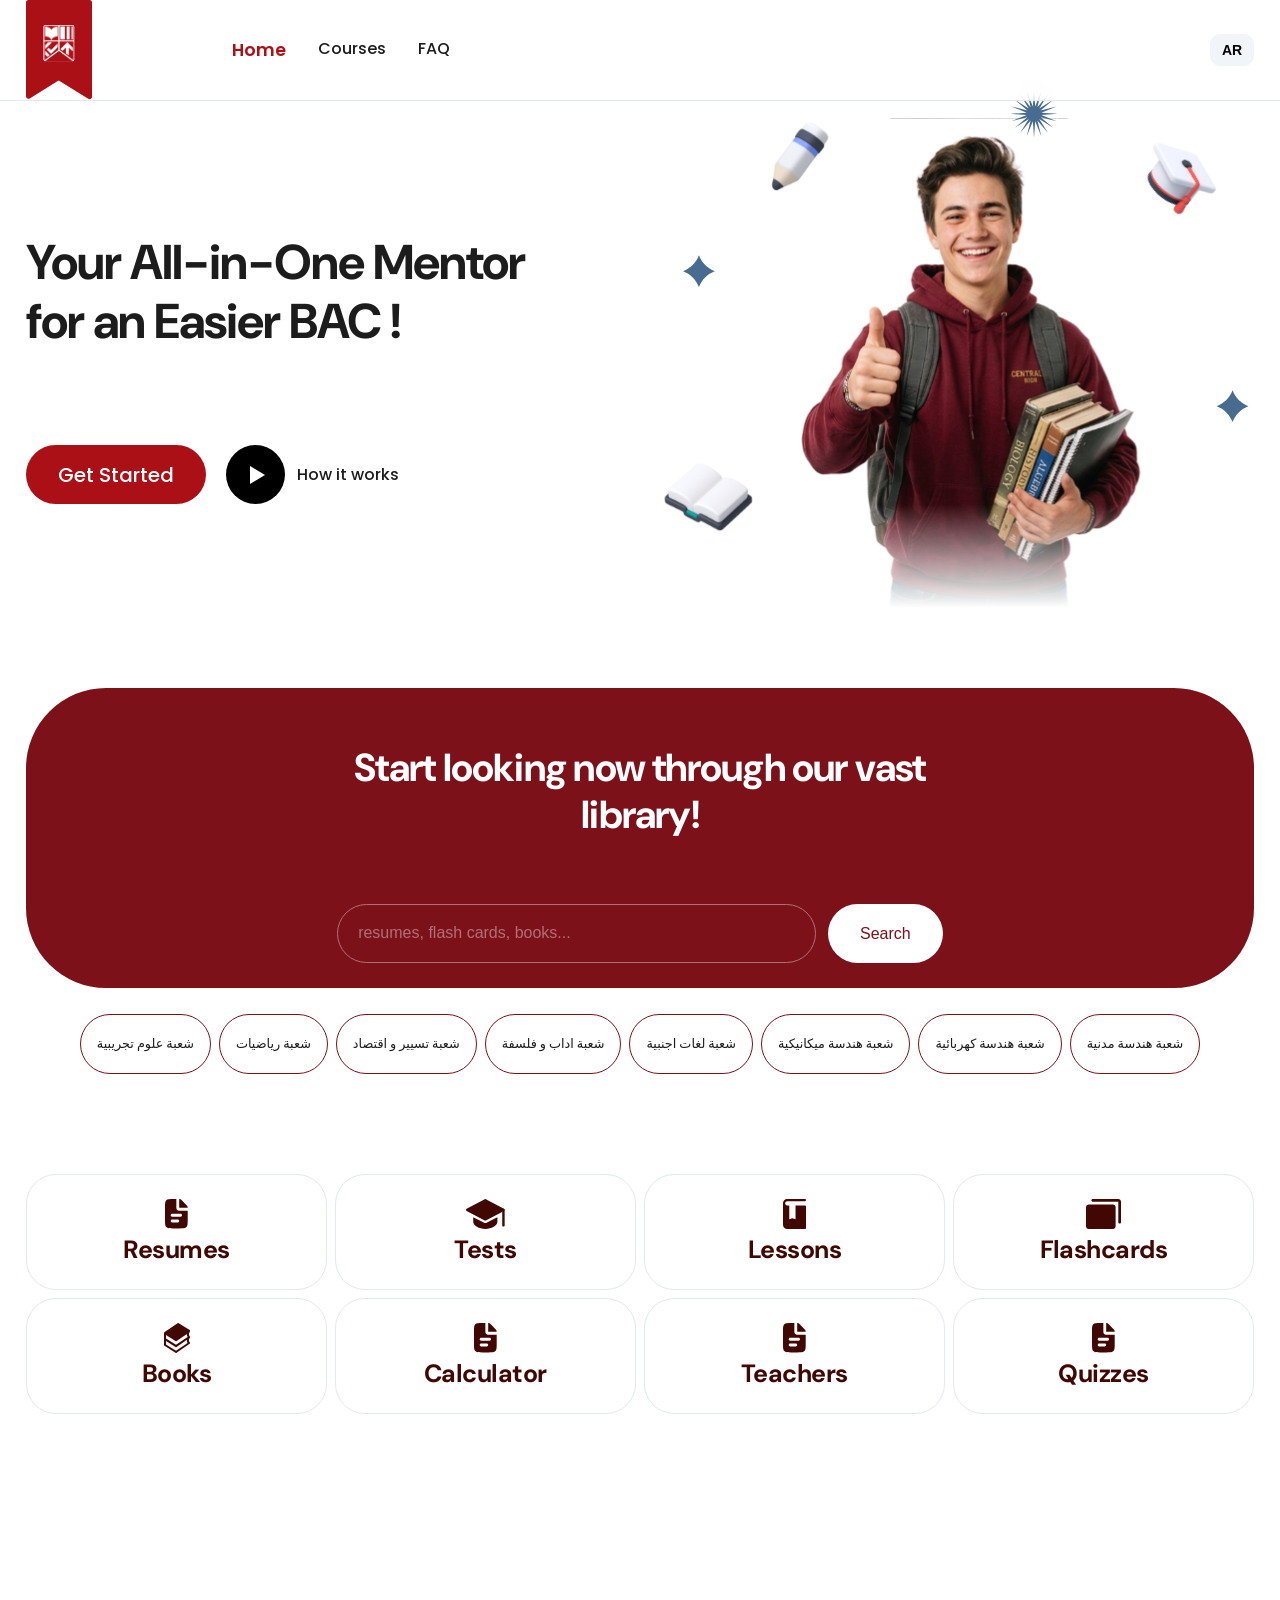
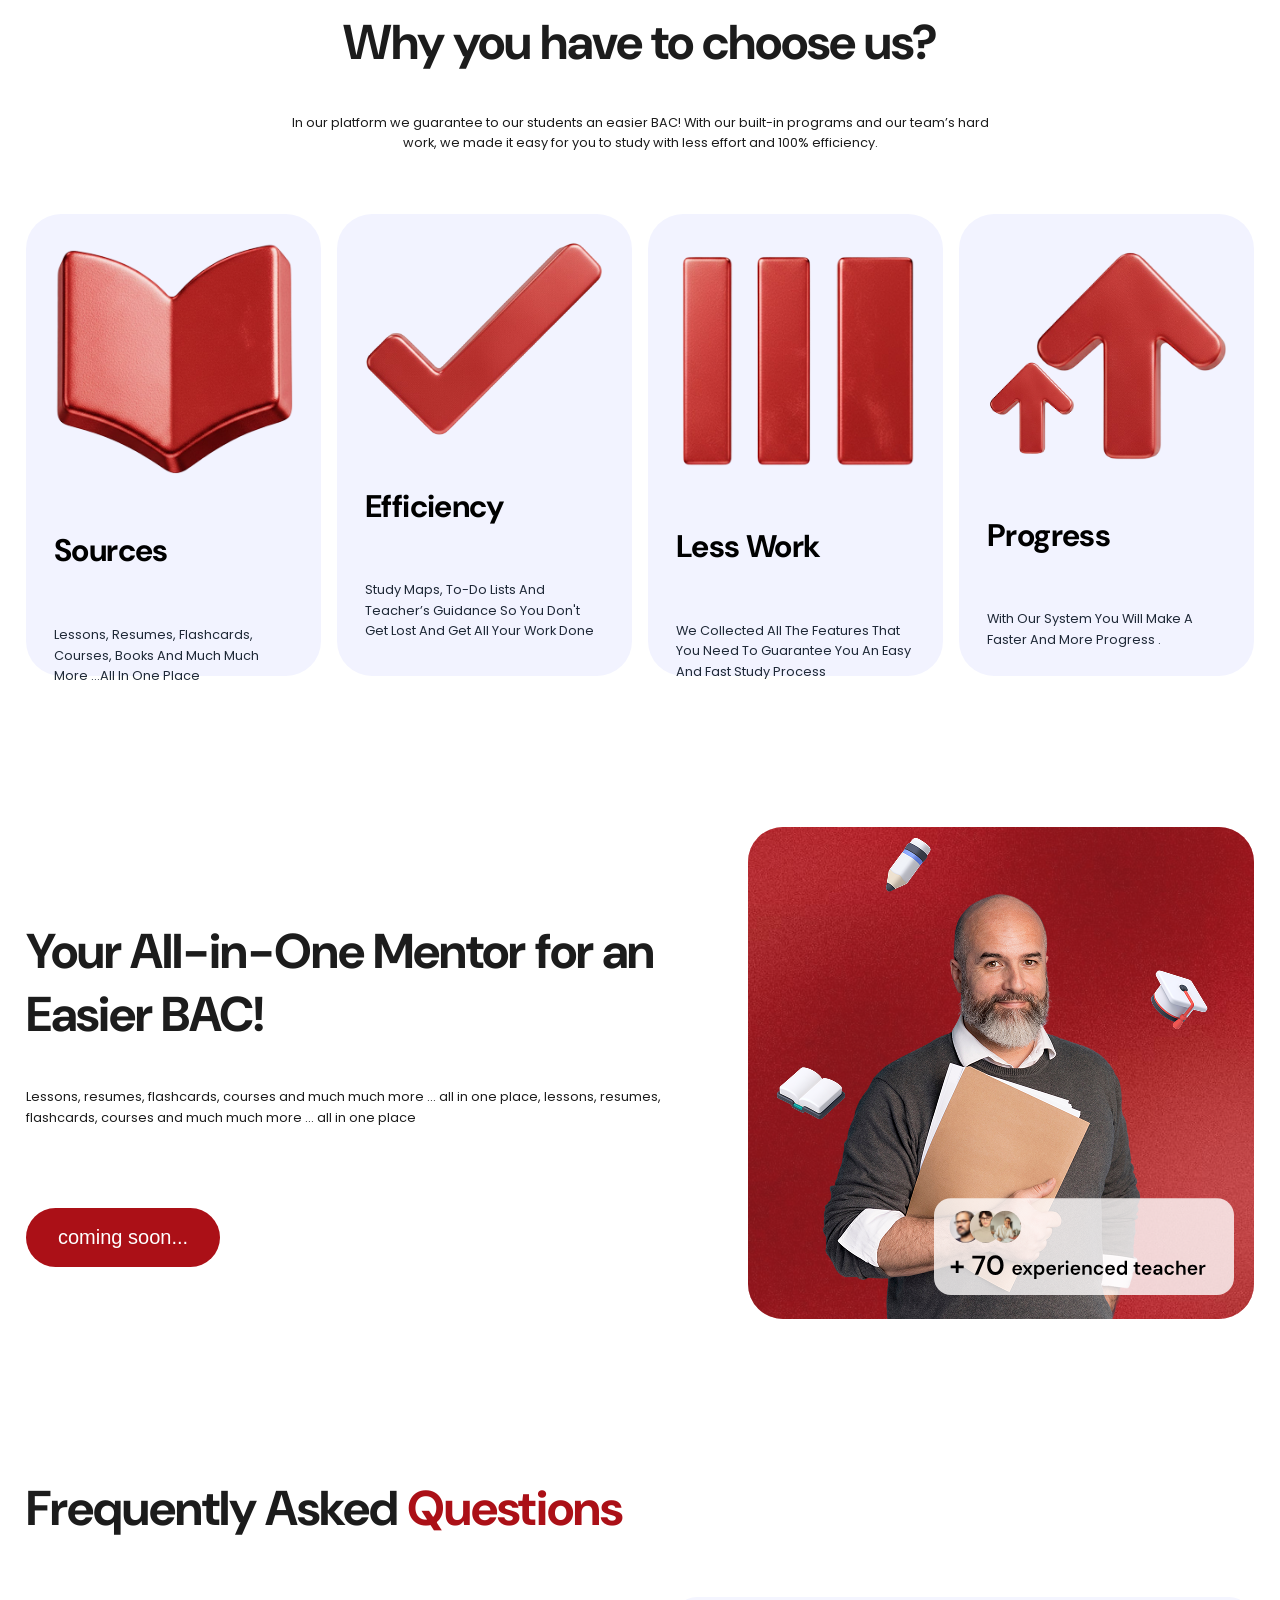
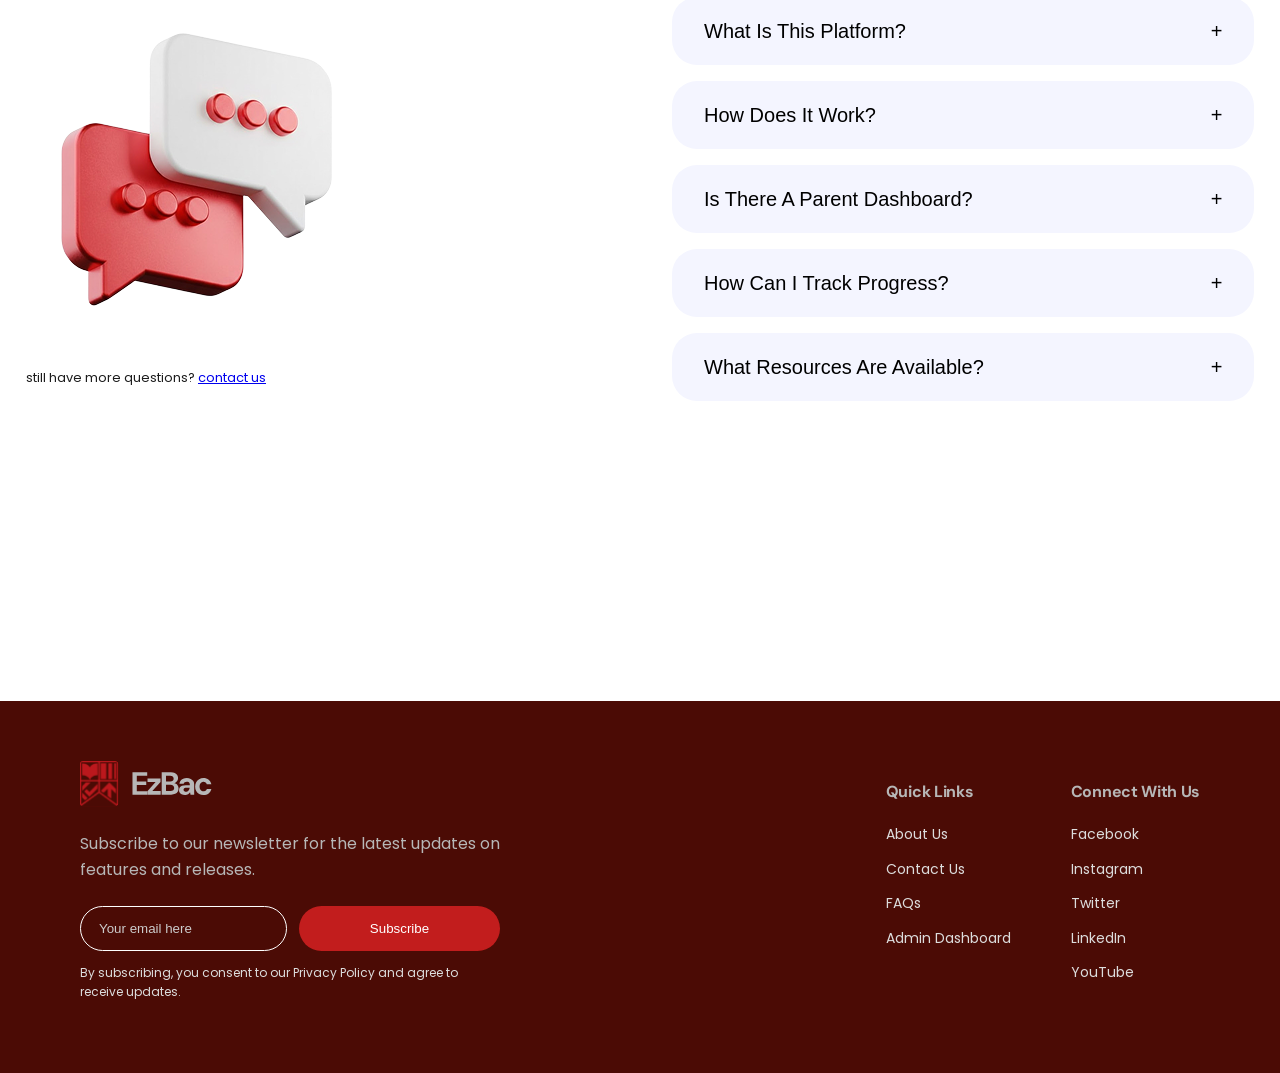
==== index.html @ 3b920226 "first commit" ====
<!DOCTYPE html>
<html lang="en">

<head>
  <meta charset="UTF-8">
  <meta name="viewport" content="width=device-width, initial-scale=1.0">
  <title>EzBac</title>
  <link rel="stylesheet" href="style.css">
  <link rel="stylesheet" href="ux-enhancer.css">
</head>

<body>
  <nav class="navbar">
    <div class="nav-container">

      <!-- Left side -->
      <div class="nav-left">

        <div class="logo">
          <a href="index.html"><img src="assets/images/logo.svg" alt="EzBac Logo"></a>
        </div>

        <div class="nav-links">
          <a href="index.html" class="active" data-key="home">Home</a>
          <a href="courses.html" data-key="courses">Courses</a>
          <a href="#faq" data-key="faq">FAQ</a>
        </div>
      </div>



    </div>
  </nav>


  <section class="hero">
    <div class="container hero-container">

      <!-- LEFT CONTENT -->
      <div class="hero-left animate-slide-right">
        <h1 data-key="hero-title">
          Your All-in-One Mentor for an Easier BAC !
        </h1>

        <div class="hero-buttons">

          <!-- Primary Button -->
          <a href="home.html" class="btn-primary" data-key="get-started"
            style="text-decoration:none; display:flex; align-items:center; justify-content:center;">
            Get Started
          </a>

          <!-- Secondary (Play) Button -->
          <div class="btn-play">
            <div class="play-icon"></div>
            <span data-key="how-it-works">How it works</span>
          </div>

        </div>
      </div>

      <!-- RIGHT IMAGE -->
      <div class="hero-right animate-scale-in" style="animation-delay: 0.3s;">
        <img src="assets/images/hero-image.svg" alt="Hero Image">
      </div>

    </div>

  </section>

  <section class="search-section">
    <div class="container">

      <div class="search-box">

        <h2 data-key="search-title">
          Start looking now through our vast library!
        </h2>

        <div class="search-bar">

          <input type="text" data-key="search-placeholder" placeholder="resumes, flash cards, books...">

          <button class="btn-search" data-key="search-btn">
            Search
          </button>

        </div>

      </div>

      <div class="fields">

        <div class="field">شعبة علوم تجريبية</div>
        <div class="field">شعبة رياضيات</div>
        <div class="field">شعبة تسيير و اقتصاد</div>
        <div class="field">شعبة اداب و فلسفة</div>
        <div class="field">شعبة لغات اجنبية</div>
        <div class="field">شعبة هندسة ميكانيكية</div>
        <div class="field">شعبة هندسة كهربائية</div>
        <div class="field">شعبة هندسة مدنية</div>

      </div>
    </div>
  </section>

  <div class="services-grid container">
    <div class="service-card animate-fade-up" style="animation-delay: 0.1s;">
      <img src="assets/icons/resume.svg" alt="Resumes Icon" class="service-icon">
      <h3>Resumes</h3>
    </div>

    <div class="service-card animate-fade-up" style="animation-delay: 0.2s;">
      <img src="assets/icons/tests.svg" alt="Tests Icon" class="service-icon">
      <h3>Tests</h3>
    </div>

    <div class="service-card animate-fade-up" style="animation-delay: 0.3s;">
      <img src="assets/icons/lessons.svg" alt="Lessons Icon" class="service-icon">
      <h3>Lessons</h3>
    </div>

    <div class="service-card animate-fade-up" style="animation-delay: 0.4s;">
      <img src="assets/icons/flashcards.svg" alt="Flashcards Icon" class="service-icon">
      <h3>Flashcards</h3>
    </div>

    <div class="service-card animate-fade-up" style="animation-delay: 0.5s;">
      <img src="assets/icons/book.svg" alt="Books Icon" class="service-icon">
      <h3>Books</h3>
    </div>

    <div class="service-card animate-fade-up" style="animation-delay: 0.6s;">
      <img src="assets/icons/resume.svg" alt="Calculator Icon" class="service-icon">
      <h3>Calculator</h3>
    </div>

    <div class="service-card animate-fade-up" style="animation-delay: 0.7s;">
      <img src="assets/icons/resume.svg" alt="Teachers Icon" class="service-icon">
      <h3>Teachers</h3>
    </div>

    <div class="service-card animate-fade-up" style="animation-delay: 0.8s;">
      <img src="assets/icons/resume.svg" alt="Quizzes Icon" class="service-icon">
      <h3>Quizzes</h3>
    </div>
  </div>

  <script src="ux-enhancer.js"></script>

  <section class="about">
    <div class="container">

      <!-- TOP TEXT -->
      <div class="about-header">
        <h1>Why you have to choose us?</h1>
        <p>
          In our platform we guarantee to our students an easier BAC!
          With our built-in programs and our team’s hard work,
          we made it easy for you to study with less effort and 100% efficiency.
        </p>
      </div>

      <!-- CARDS -->
      <div class="about-cards">

        <div class="about-card">
          <img src="assets/images/sources-pic (1).png" alt="">

          <div class="card-content">
            <h4>Sources</h4>
            <p>
              Lessons, Resumes, Flashcards, Courses, Books
              And Much Much More ...All In One Place
            </p>
          </div>
        </div>

        <div class="about-card">
          <img src="assets/images/efficiency-pic.png" alt="">
          <div class="card-content">
            <h4>Efficiency</h4>
            <p>
              Study Maps, To-Do Lists And Teacher’s Guidance
              So You Don't Get Lost And Get All Your Work Done
            </p>
          </div>
        </div>

        <div class="about-card">
          <img src="assets/images/less-work-pic.png" alt="">
          <div class="card-content">
            <h4>Less Work</h4>
            <p>
              We Collected All The Features That You Need
              To Guarantee You An Easy And Fast Study Process
            </p>
          </div>
        </div>

        <div class="about-card">
          <img src="assets/images/progress.png" alt="">
          <div class="card-content">
            <h4>Progress</h4>
            <p>
              With Our System You Will Make A Faster
              And More Progress
              .
            </p>
          </div>
        </div>

      </div>
  </section>

  <section class="teachers">
    <div class="container">

      <!-- Left Text Section -->
      <div class="teachers-left">
        <h2>Your All-in-One Mentor for an Easier BAC!</h2>
        <p>
          Lessons, resumes, flashcards, courses and much much more ... all in one place, lessons, resumes, flashcards,
          courses and much much more ... all in one place
        </p>
        <button class="btn-primary" class="teachers">
          coming soon...
        </button>
      </div>

      <!-- Right Image Section -->
      <div class="teachers-right">
        <div class="teacher-card">
          <img src="assets/images/texture-bg.png" alt="background texture" class="texture">
          <img src="assets/images/teacher.png" alt="teacher" class="teacher-pic">
          <img src="assets/images/square.svg" alt="icon square" class="icon-square">
        </div>
      </div>

    </div>
  </section>

  <section class="faq container" id="faq">
    <div class="faq-left">
      <h2>Frequently Asked <span>Questions</span></h2>
      <img src="assets/images/faq-illustration.png" alt="FAQ illustration">
      <p>still have more questions? <a href="#">contact us</a></p>
    </div>

    <div class="faq-right">
      <div class="faq-item">
        <button class="faq-question">
          <span>What Is This Platform?</span>
          <span class="faq-icon">+</span>
        </button>
        <div class="faq-answer">
          <p>
            Our platform is a personalized study hub designed specifically for BAC candidates.
            It offers resources like past exams, quizzes, and tailored study plans.
            This ensures students have the support they need to succeed.
          </p>
        </div>
      </div>

      <div class="faq-item">
        <button class="faq-question">
          <span>How Does It Work?</span>
          <span class="faq-icon">+</span>
        </button>
        <div class="faq-answer">
          <p>Answer content goes here...</p>
        </div>
      </div>

      <div class="faq-item">
        <button class="faq-question">
          <span>Is There A Parent Dashboard?</span>
          <span class="faq-icon">+</span>
        </button>
        <div class="faq-answer">
          <p>Answer content goes here...</p>
        </div>
      </div>

      <div class="faq-item">
        <button class="faq-question">
          <span>How Can I Track Progress?</span>
          <span class="faq-icon">+</span>
        </button>
        <div class="faq-answer">
          <p>Answer content goes here...</p>
        </div>
      </div>

      <div class="faq-item">
        <button class="faq-question">
          <span>What Resources Are Available?</span>
          <span class="faq-icon">+</span>
        </button>
        <div class="faq-answer">
          <p>Answer content goes here...</p>
        </div>
      </div>
    </div>
  </section>

  <footer class="footer">
    <div class="footer-container">

      <!-- LEFT -->
      <div class="footer-left">
        <div class="footer-logo">
          <img src="assets/icons/Full_logo.svg" alt="EzBac logo">
        </div>

        <p class="footer-text">
          Subscribe to our newsletter for the latest updates on features and releases.
        </p>

        <div class="footer-subscribe">
          <input type="email" placeholder="Your email here">
          <button>Subscribe</button>
        </div>

        <p class="footer-note">
          By subscribing, you consent to our Privacy Policy and agree to receive updates.
        </p>
      </div>

      <!-- RIGHT -->
      <div class="footer-right">

        <div class="footer-col">
          <h4>Quick Links</h4>
          <a href="#">About Us</a>
          <a href="#">Contact Us</a>
          <a href="#">FAQs</a>
          <a href="admin.html">Admin Dashboard</a>
        </div>

        <div class="footer-col">
          <h4>Connect With Us</h4>
          <a href="#">Facebook</a>
          <a href="#">Instagram</a>
          <a href="#">Twitter</a>
          <a href="#">LinkedIn</a>
          <a href="#">YouTube</a>
        </div>


      </div>

    </div>
  </footer>


  <script>
    const cards = document.querySelectorAll('.about-card');

    const observer = new IntersectionObserver((entries) => {
      entries.forEach(entry => {
        if (entry.isIntersecting) {
          entry.target.classList.add('show');
        }
      });
    }, {
      threshold: 0.4
    });

    cards.forEach(card => {
      observer.observe(card);
    });

    if (entry.isIntersecting) {
      entry.target.classList.add('show');
    } else {
      entry.target.classList.remove('show');
    }
  </script>

  <script>const faqItems = document.querySelectorAll(".faq-item")

    faqItems.forEach(item => {
      const question = item.querySelector(".faq-question");

      question.addEventListener("click", () => {
        // Toggle active state
        item.classList.toggle("active");

        // Optional: close other items if you want only one open at a time
        faqItems.forEach(otherItem => {
          if (otherItem !== item) {
            otherItem.classList.remove("active");
          }
        });
      });
    });
  </script>


</body>

</html>
---- style.css ----
/* ═══════════════════════════════════════════════════════════════════════════
   Typography Scale 
   ═══════════════════════════════════════════════════════════════════════════ */

@import url('https://fonts.googleapis.com/css2?family=Poppins:wght@400;500;700&display=swap');
@import url('https://fonts.googleapis.com/css2?family=DM+Sans:wght@400;500;700&display=swap');

:root {
  --font-size-xs: 0.64rem;
  --font-size-sm: 0.8rem;
  --font-size-base: 1rem;
  --font-size-lg: 1.25rem;
  --font-size-xl: 1.563rem;
  --font-size-2xl: 1.953rem;
  --font-size-3xl: 2.441rem;
  --font-size-4xl: 3.052rem;
  --font-size-5xl: 3.815rem;

  --font-family-body: 'Poppins', system-ui, -apple-system, sans-serif;
  --font-family-heading: 'DM Sans', system-ui, -apple-system, sans-serif;

  --font-weight-normal: 400;
  --font-weight-medium: 500;
  --font-weight-bold: 700;

  --line-height-tight: 1.2;
  --line-height-normal: 1.6;
  --line-height-relaxed: 1.8;

  --letter-spacing-tight: -0.02em;
  --letter-spacing-normal: 0em;
  --letter-spacing-wide: 0.02em;

  --color-text: #1C1C1C;
  --color-background: #ffffff;
}

/* Typography Classes */
.text-xs {
  font-size: var(--font-size-xs);
}

.text-sm {
  font-size: var(--font-size-sm);
}

.text-base {
  font-size: var(--font-size-base);
}

.text-lg {
  font-size: var(--font-size-lg);
}

.text-xl {
  font-size: var(--font-size-xl);
}

.text-2xl {
  font-size: var(--font-size-2xl);
}

.text-3xl {
  font-size: var(--font-size-3xl);
}

.text-4xl {
  font-size: var(--font-size-4xl);
}

.text-5xl {
  font-size: var(--font-size-5xl);
}

/* Body Styles */
body {
  font-family: var(--font-family-body);
  font-weight: var(--font-weight-normal);
  line-height: var(--line-height-normal);
  letter-spacing: var(--letter-spacing-normal);
  color: var(--color-text);
  background-color: var(--color-background);
}

/* Heading Styles */
h1,
h2,
h3,
h4,
h5,
h6 {
  font-family: var(--font-family-heading);
  font-weight: var(--font-weight-bold);
  line-height: var(--line-height-tight);
  letter-spacing: var(--letter-spacing-tight);
}

h1 {
  font-size: var(--font-size-4xl);
}

h2 {
  font-size: var(--font-size-3xl);
}

h3 {
  font-size: var(--font-size-2xl);
}

h4 {
  font-size: var(--font-size-xl);
}

h5 {
  font-size: var(--font-size-lg);
}

h6 {
  font-size: var(--font-size-base);
}

.heading {
  font-family: var(--font-family-heading);
  font-weight: var(--font-weight-bold);
  line-height: var(--line-height-tight);
  letter-spacing: var(--letter-spacing-tight);
}

.body-text {
  font-family: var(--font-family-body);
  line-height: var(--line-height-normal);
  color: var(--color-text);
}

body {
  margin: 0;
}

html {
  scroll-behavior: smooth;
}

hr {
  border: none;
  height: 0.5px;
  background-color: #E2E8F0;
}

/* --------------------------------NAVBAR------------------------- */
.navbar {
  position: fixed;
  top: 0px;
  border-bottom: 1px solid #E2E8F0;
  width: 100%;
  display: flex;
  justify-content: center;
  z-index: 1000;
}

/* Container */
.nav-container {
  width: 100%;
  height: auto;

  display: flex;
  align-items: center;
  justify-content: space-between;

  padding: 0 26px;

  background: rgba(255, 255, 255, 0.6);
  backdrop-filter: blur(12px);
  border-radius: 20px;
}

/* Left side */
.nav-left {
  display: flex;
  align-items: center;
  gap: 140px;
}

/* Logo */
.logo img {
  height: 100px;
  /* control size */
  width: auto;
  display: block;
}

/* Links */
.nav-links {
  display: flex;
  gap: 32px;
}

.nav-links a {
  text-decoration: none;
  color: var(--color-text);
  font-weight: 500;
}

/* ACTIVE LINK */
.nav-links a.active {
  color: #AB1017;
  font-size: 1.1rem;
  /* slightly bigger */
  font-weight: 600;
}



/* Button */


@media (max-width: 768px) {
  .nav-container {
    height: 80px;
    padding: 0 16px;
    border: 1px solid rgba(255, 255, 255, 0.3);
  }

  .nav-left {
    gap: 20px;
    /* reduce huge gap */
  }

  .nav-links {
    display: none;
    /* simple mobile version */
  }

  .btn-primary {
    padding: 10px 16px;
    font-size: 0.9rem;
  }
}

/*------------------------------------------Container------------------------------------------------------------------------*/

.container {
  max-width: 1295px;
  margin: 0 auto;
  padding-left: 26px;
  padding-right: 26px;
}

/*------------------------------------------Hero------------------------------------------------------------------------*/
.hero {
  margin-top: 90px;
  /* space below navbar */
}

/* Layout */
.hero-container {
  display: flex;
  align-items: center;
  justify-content: space-between;
  gap: 40px;
}

/* LEFT SIDE */
.hero-left {
  flex: 1;
}

.hero-left h1 {
  font-size: var(--font-size-4xl);
  max-width: 500px;
}

/* BUTTON GROUP */
.hero-buttons {
  margin-top: 94px;
  display: flex;
  align-items: center;
  gap: 20px;
}

.btn-primary {
  padding: 16px 32px;
  background: #AB1017;
  color: #fff;
  border: none;
  border-radius: 80px;
  font-size: var(--font-size-lg);
  font-weight: 500;
  height: 59px;
  cursor: pointer;

  transition: all 0.3s ease;
}

/* HOVER */
.btn-primary:hover {
  box-shadow: 0 10px 25px rgba(171, 16, 23, 0.3);
}

/* CLICK */
.btn-primary:active {
  transform: translateY(0) scale(0.98);
}

.btn-play {
  display: flex;
  align-items: center;
  gap: 12px;
  cursor: pointer;
  transition: 0.3s;
}

/* Circle animation */
.play-icon {
  width: 59px;
  height: 59px;
  background: black;
  border-radius: 50%;
  position: relative;

  transition: all 0.3s ease;
}

/* Triangle */
.play-icon::before {
  content: "";
  position: absolute;
  top: 50%;
  left: 50%;
  transform: translate(-40%, -50%);

  border-left: 10px solid white;
  border-top: 6px solid transparent;
  border-bottom: 6px solid transparent;

  transition: 0.3s;
}

/* Text */
.btn-play span {
  font-size: var(--font-size-lg);
  font-weight: 500;
  transition: 0.3s;
}

/* HOVER EFFECT */
.btn-play:hover .play-icon {
  transform: scale(1.1);
  background: #AB1017;
}

.btn-primary:hover {
  box-shadow: 0 0 20px rgba(171, 16, 23, 0.4);
}

.btn-play:hover .play-icon::before {
  transform: translate(-30%, -50%);
}

.btn-play:hover span {
  color: #AB1017;
}

button,
.btn-play {
  will-change: transform;
}

/* Circle */
.play-icon {
  width: 59px;
  height: 59px;
  background: black;
  border-radius: 50%;
  position: relative;
}

/* Triangle (play icon) */
.play-icon::before {
  content: "";
  position: absolute;
  top: 50%;
  left: 50%;
  transform: translate(-40%, -50%);

  border-left: 15px solid white;
  border-top: 9px solid transparent;
  border-bottom: 9px solid transparent;
}

/* Text */
.btn-play span {
  font-size: var(--font-size-base);
  font-weight: 500;
}

.hero-right {
  flex: 1;
  display: flex;
  justify-content: flex-end;
}

.hero-right img {
  height: auto;
  width: 769px;
  max-width: 100%;
}

@media (max-width: 768px) {
  .hero-container {
    flex-direction: column;
    text-align: center;
  }

  .hero-right img {
    height: auto;
    max-height: 400px;
  }

  .hero-left h1 {
    max-width: 100%;
  }

  .hero-buttons {
    justify-content: center;
    flex-wrap: wrap;
  }
}

/*--------------------------Search section-------------------------------------------------------------*/
.search-section {
  margin-top: 80px;
}

.search-box {
  background: #7C111A;
  border-radius: 80px;
  height: 300px;

  display: flex;
  flex-direction: column;
  justify-content: center;
  align-items: center;
  gap: 32px;

  padding: 40px 20px;
  /* helps on smaller screens */
}

.search-box h2 {
  color: #ffffff;
  font-size: var(--font-size-3xl);
  /* H2 */
  text-align: center;
  max-width: 600px;
}

.search-bar {
  display: flex;
  align-items: center;
  gap: 12px;
}

.search-bar input {
  width: 479px;
  height: 59px;

  border: 1px solid #B07076;
  border-radius: 40px;

  padding: 0 20px;
  outline: none;

  font-size: var(--font-size-base);
  color: #ffffff;
  background: transparent;
}

/* Placeholder styling */
.search-bar input::placeholder {
  color: #B07076;
}

.btn-search {
  height: 59px;
  padding: 0 32px;

  background: #ffffff;
  color: #7C111A;

  border: none;
  border-radius: 80px;

  font-size: var(--font-size-base);
  font-weight: 500;
  cursor: pointer;

  transition: 0.3s;
}

.search-bar input:focus {
  border-color: #ffffff;
  box-shadow: 0 0 0 2px rgba(255, 255, 255, 0.2);
}

/* Hover */
.btn-search:hover {
  transform: translateY(-2px);
  box-shadow: 0 8px 20px rgba(0, 0, 0, 0.2);
}

.search-bar input:hover {
  border-color: #ffffff;
}

@media (max-width: 768px) {
  .search-box {
    height: auto;
    padding: 40px 20px;
    border-radius: 40px;
  }

  .search-bar {
    flex-direction: column;
    width: 100%;
  }

  .search-bar input {
    width: 100%;
  }

  .btn-search {
    width: 100%;
  }
}

/*-------------------------fields---------------------------------------------------*/
.fields {
  margin-top: 26px;

  display: flex;
  gap: 8px;

  justify-content: center;
  flex-wrap: wrap;
  /* IMPORTANT for responsiveness */
}

.field {
  height: 60px;
  padding: 0 16px;

  display: flex;
  align-items: center;
  justify-content: center;

  border: 1px solid #7C111A;
  border-radius: 80px;

  font-size: var(--font-size-sm);
  text-align: center;

  cursor: pointer;
  transition: 0.3s;
}

.field:hover {
  background: #FFE2E4;
  color: #7C111A;
  transform: translateY(-2px);
  border-color: #FFE2E4;
}

.field.active {
  background: #FFE2E4;
  color: #ffffff;
  border-color: #7C111A;
}


@media (max-width: 768px) {
  .field {
    width: 100%;
    max-width: 300px;
  }
}

/*------------------------------------services----------------------------------------------*/

/* Services Grid Container */

.services-grid {
  display: grid;
  grid-template-columns: repeat(4, 1fr);
  /* exactly 4 per row */
  gap: 8px;
  margin-top: 100px;
}


.service-card {
  border: 1px solid #E2E8F0;
  border-radius: 30px;
  /* optional rounded edges */

  display: flex;
  flex-direction: column;
  align-items: center;
  justify-content: center;

  padding: 24px 12px;
  /* gives breathing space inside */
  gap: 6px;
  /* icon → text spacing */

  text-align: center;
  cursor: pointer;

  transition: 0.3s;
}

/* Icons */
.service-icon {
  height: 30px;
  width: auto;
}

/* Text */
.service-card h3 {
  font-size: var(--font-size-xl);
  /* H3 */
  color: #410702;
  margin: 0;
}

.service-card:hover {
  transform: translateY(-4px);
  box-shadow: 0 10px 20px rgba(65, 7, 2, 0.15);
  border-color: #AB1017;
  /* optional highlight */
}

/* Tablet: 2 per row */
@media (max-width: 1024px) {
  .services-grid {
    grid-template-columns: repeat(2, 1fr);
  }
}

/* Mobile: 1 per row */
@media (max-width: 768px) {
  .services-grid {
    grid-template-columns: 1fr;
  }
}

/*---------------------------------------about us ------------------------------------------*/
.about {
  margin-top: 200px;
}

.about-header {
  text-align: center;
  max-width: 700px;
  margin: 0 auto;
}

.about-header h1 {
  font-size: var(--font-size-4xl);
}

.about-header p {
  margin-top: 16px;
  font-size: var(--font-size-sm);
  color: #1C1C1C;
}

.about-cards {
  margin-top: 60px;
  display: grid;
  grid-template-columns: repeat(4, 1fr);
  gap: 16px;
}

.about-card {
  height: 90%;
  background: #F2F3FF;
  border-radius: 35px;
  padding: 28px;

  display: flex;
  flex-direction: column;
  justify-content: space-between;
  gap: 10px;
}

.about-card img {
  /* same as image height */
  display: flex;
  justify-content: flex-end;
  align-items: flex-start;
  width: 100%;
  object-fit: contain;

  display: block;
}

.card-image {
  height: 220px;
  /* same as image height */
  display: flex;
  justify-content: flex-end;
  align-items: flex-start;
}

.card-content {
  margin-top: auto;
  /*pushes content to bottom */
  display: flex;
  flex-direction: column;
  gap: 1px;
  min-height: 130px;
}

.about-card h4 {
  font-size: var(--font-size-2xl);
  /* H4 */
  color: #000;
}

.about-card p {
  font-size: var(--font-size-sm);
  color: #1f2937;

}

.about-card {
  opacity: 0;
  transform: translateY(40px);
  transition: all 0.6s ease;
}

.about-card.show {
  opacity: 1;
  transform: translateY(0);
}

.about-card:nth-child(1) {
  transition-delay: 0.1s;
}

.about-card:nth-child(2) {
  transition-delay: 0.2s;
}

.about-card:nth-child(3) {
  transition-delay: 0.3s;
}

.about-card:nth-child(4) {
  transition-delay: 0.4s;
}

/*------------------------------------teachers section--------------------------------------------------------*/
.teachers {
  margin-top: 100px;
}

.teachers .container {
  display: flex;
  align-items: center;
  justify-content: space-between;
  gap: 40px;
  /* space between left and right */
}

/* Left text */
.teachers-left h2 {
  font-size: var(--font-size-4xl);
  line-height: 1.3;
  text-align: left;
}

.teachers-left p {
  margin-top: 24px;
  font-size: var(--font-size-sm);
  color: #1C1C1C;
  text-align: left;
  line-height: 1.6;
  margin-bottom: 80px;
}

/* Background texture */
.teacher-card .texture {
  width: 100%;
  height: 100%;
  object-fit: cover;
  position: absolute;
  top: 0;
  left: 0;
}

.teacher-card {
  width: 506.26px;
  height: 492px;
  border-radius: 35px;
  position: relative;
  /* important for layering */
  overflow: hidden;
  /* clips corners */
  background-color: #b12732;
}



/* Teacher image */
.teacher-card .teacher-pic {
  width: 100%;
  height: 100%;
  object-fit: contain;
  /* preserves teacher pic aspect ratio */
  position: absolute;
  top: 0;
  left: 0;
}



/* SVG square icon on bottom-right */
.teacher-card .icon-square {
  position: absolute;
  bottom: 10px;
  /* adjust spacing from bottom */
  right: 20px;
  /* adjust spacing from right */
  width: 300px;
  /* adjust to your design */
  height: 120px;
  /* adjust to your design */
}

/* Tablet */
@media (max-width: 1024px) {
  .teachers .container {
    flex-direction: column;
    align-items: center;
    gap: 40px;
  }

  .teachers-left,
  .teachers-right {
    text-align: center;
  }

  .teacher-card {
    width: 80%;
    height: auto;
  }
}

/* Mobile */
@media (max-width: 768px) {
  .teachers-left p {
    font-size: var(--font-size-sm);
  }
}

/*-----------------------------------------------FAQ section -------------------------------------------*/
/* Container & layout */
.faq {
  display: flex;
  gap: 50px;
  margin-top: 120px;
  align-items: flex-start;
}

@media (min-width: 1024px) {
  .faq {
    align-items: flex-end;
  }
}

.faq-left h2 {
  font-size: var(--font-size-4xl);
}

.faq-left h2 span {
  color: #AB1017;
}

.faq-left img {
  margin-top: 20px;
  max-width: 100%;
  height: auto;
}

.faq-left p {
  margin-top: 20px;
  font-size: var(--font-size-sm);
}

/* Right FAQ items */
.faq-right {
  flex: 1;
  display: flex;
  flex-direction: column;
  gap: 16px;
}

.faq-item {
  border-radius: 16px;
  overflow: hidden;

}

.faq-question {
  width: 100%;
  padding: 20px 32px;
  background: #F4F5FF;
  border: none;

  display: flex;
  justify-content: space-between;
  align-items: center;

  text-align: left;
  font-size: var(--font-size-lg);
  font-weight: 500;
  cursor: pointer;
  line-height: 1.4;
}

.faq-answer {
  max-height: 0;
  overflow: hidden;
  transition: max-height 0.4s ease, padding 0.4s ease;
  padding: 0 32px;
  background: #fff;

}

.faq-answer p {
  margin: 16px 0;
  font-size: var(--font-size-sm);
}

.faq-icon {
  transition: transform 0.3s ease;
  font-size: 20px;
  line-height: 1;
}

/* Active state */
.faq-item.active .faq-answer {
  max-height: 500px;
  /* enough to fit content */
  padding: 16px 32px;
}

.faq-item.active .faq-icon {
  transform: rotate(45deg);
  /* plus becomes X */
}

/*----------------------------------------------Footer---------------------------------------------------------*/
.footer {
  margin-top: 300px;
  background: #4B0B05;
  color: #B7B7B7;
  padding: 60px 80px;
}

/* MAIN LAYOUT */
.footer-container {
  display: flex;
  justify-content: space-between;
  gap: 60px;
}

/* LEFT SIDE */
.footer-left {
  max-width: 420px;
}

.footer-logo {
  display: flex;
  align-items: center;
  gap: 10px;
  font-size: 24px;
  font-weight: 600;
}

.footer-text {
  margin: 24px 0;
  line-height: 1.6;
}

/* SUBSCRIBE */
.footer-subscribe {
  display: flex;
  gap: 12px;
}

.footer-subscribe input {
  flex: 1;
  padding: 14px 18px;
  border-radius: 30px;
  border: 1px solid #fff;
  background: transparent;
  color: #fff;
}

.footer-subscribe input::placeholder {
  color: #ccc;
}

.footer-subscribe button {
  padding: 14px 24px;
  border-radius: 30px;
  border: none;
  background: #C21D1D;
  color: #fff;
  cursor: pointer;
  transition: 0.3s;
}

.footer-subscribe button:hover {
  background: #a81818;
}

.footer-note {
  margin-top: 12px;
  font-size: 12px;
  color: #ddd;
}

/* RIGHT SIDE */
.footer-right {
  display: flex;
  gap: 60px;
}

.footer-col {
  display: flex;
  flex-direction: column;
  gap: 12px;
}

.footer-col h4 {
  margin-bottom: 10px;
  font-size: 16px;
}

.footer-col a {
  text-decoration: none;
  color: #ddd;
  font-size: 14px;
  transition: 0.3s;
}

.footer-col a:hover {
  color: #fff;
}

/* TABLET */
@media (max-width: 1024px) {
  .footer-container {
    flex-direction: column;
    gap: 40px;
  }

  .footer-right {
    justify-content: space-between;
    flex-wrap: wrap;
  }
}

/* MOBILE */
@media (max-width: 600px) {
  .footer {
    padding: 40px 20px;
  }

  .footer-subscribe {
    flex-direction: column;
  }

  .footer-subscribe button {
    width: 100%;
  }

  .footer-right {
    flex-direction: column;
    gap: 30px;
  }
}

.footer-subscribe input:focus {
  outline: none;
  border-color: #C21D1D;
}

.footer-col a {
  position: relative;
}

.footer-col a::after {
  content: "";
  position: absolute;
  left: 0;
  bottom: -2px;
  width: 0%;
  height: 1px;
  background: #fff;
  transition: 0.3s;
}

.footer-col a:hover::after {
  width: 100%;
}


/*--------------------------------------------------------------------------------------------------------*/
/*-------------------------------////courses page////------------------------------------------------------------*/
/*--------------------------------------------------------------------------------------------------------*/

/* Courses Header */
.courses-header {
  display: flex;
  flex-direction: column;
  align-items: center;
  margin-top: 90px;
  /* gap from navbar */
  text-align: center;
}

.courses-header h2 {
  margin-top: 16px;
  /* gap from illustration */
  font-size: var(--font-size-3xl);
}

/* Header illustration */
.header-illustration {
  max-width: 100%;
  height: auto;
}

.course-search-bar input {
  width: 479px;
  height: 59px;
  padding: 0 16px;
  border: 1px solid #7C111A;
  border-radius: 30px;
  font-size: var(--font-size-sm);
}

.course-search-bar button {
  height: 59px;
  padding: 16px 32px;
  border-radius: 30px;
  background: #7C111A;
  color: #ffffff;
  border: none;
  cursor: pointer;
  font-size: var(--font-size-base);
  transition: 0.3s;
}

.course-search-bar button:hover {
  background: #fedede;
  color: #7C111A;
}

/*---------------------------------search filters----------------------------------------------------------------*/
/* FILTER BUTTONS */
.filter-buttons {
  display: flex;
  flex-wrap: wrap;
  gap: 8px;
  /* space between buttons */
  justify-content: center;
  margin-top: 24px;
  /* gap from search bar */
}

.filter-btn {
  display: flex;
  align-items: center;
  gap: 8px;
  /* space between icon and text */
  height: 44px;
  padding: 0 25px;
  border: 1px solid #E2E8F0;
  border-radius: 15px;
  background: #fff;
  cursor: pointer;
  font-size: var(--font-size-base);
  /* H4 */
  color: #1C1C1C;
  transition: 0.3s;
}

.filter-btn img {
  height: 20px;
}

/* ACTIVE STATE */
.filter-btn.active {
  border: none;
  background: #FAEBEB;
  color: #BB181D;
}

.filter-btn.active img {
  filter: brightness(0) saturate(100%) invert(22%) sepia(97%) saturate(6565%) hue-rotate(346deg) brightness(92%) contrast(107%);
  /* This is one way to tint your icon red #BB181D via CSS */
}

/* HOVER EFFECT (optional) */
.filter-btn:hover:not(.active) {
  background: #f9f9f9;
}

/*----------------------------------------cards UI-------------------------------------------------------*/
.courses-container {
  margin-top: 40px;

  display: grid;
  grid-template-columns: repeat(4, 1fr);
  gap: 20px;
}

.course-card {
  background: #fff;
  border: 1px solid #E2E8F0;
  border-radius: 30px;
  padding: 20px;

  display: flex;
  flex-direction: column;

  min-height: 220px;
  position: relative;

  transition: 0.3s;
}

/* Hover (premium feel) */
.course-card:hover {
  transform: translateY(-6px);
  box-shadow: 0 15px 30px rgba(0, 0, 0, 0.06);
}

.card-top-icon {
  display: flex;
  justify-content: center;
}

.card-top-icon img {
  height: 40px;
}

.card-tags {
  display: flex;
  gap: 8px;
  margin-top: 30px;
}

.tag {
  font-size: var(--font-size-base);
  color: #BB181D;

  background: #FFE2E4;
  padding: 4px 10px;
  border-radius: 20px;
}

.card-title {
  margin-top: 20px;
  font-size: var(--font-size-xl);
}

.card-save {
  margin-top: auto;
  /* pushes it to bottom */
  display: flex;
  justify-content: flex-end;
}

.card-save img {
  width: 15px;
  cursor: pointer;
  transition: 0.2s;
}

.card-save img:hover {
  transform: scale(1.2);
}

.card-save img.active {
  filter: brightness(0) saturate(100%) invert(22%) sepia(97%) saturate(6565%) hue-rotate(346deg);
}

@media (max-width: 1024px) {
  .courses-container {
    grid-template-columns: repeat(2, 1fr);
  }
}

@media (max-width: 600px) {
  .courses-container {
    grid-template-columns: 1fr;
  }
}

/*--------------------------------------------------------------------------------------------------------*/
/*-------------------------------////User dashboard////------------------------------------------------------------*/
/*--------------------------------------------------------------------------------------------------------*/

.dashboard-navbar {
  position: fixed;
  top: 0px;
  border-bottom: 1px solid #E2E8F0;
  width: 100%;
  display: flex;
  justify-content: center;
  z-index: 1000;
}

.dashboard-container {
  width: 100%;
  height: auto;

  display: flex;
  align-items: center;
  justify-content: space-between;

  padding: 0 26px;

  background: rgba(255, 255, 255, 0.6);
  backdrop-filter: blur(12px);
  border-radius: 20px;
}

/* NAV LINKS */
.dashboard-links {
  display: flex;
  gap: 50px;
}

.nav-item {
  display: flex;
  align-items: center;
  gap: 8px;

  text-decoration: none;
  color: #1C1C1C;
  font-size: var(--font-size-base);

  transition: 0.3s;
}

/* ICON */
.nav-item img {
  color: #1C1C1C;
  width: 21px;
}

/* ACTIVE STATE */
.nav-item.active {
  color: #BB181D;
  font-weight: 600;
  font-size: 1.1rem;
  /* slightly bigger */
}



/* HOVER */
.nav-item:hover {
  color: #BB181D;
}

/* RIGHT SIDE */
.nav-right {
  display: flex;
  align-items: center;
}

.support-icon {
  width: 22px;
  cursor: pointer;
  transition: 0.3s;
}

.support-icon:hover {
  transform: scale(1.1);
}

.nav-item {
  position: relative;
}

.nav-item::after {
  content: "";
  position: absolute;
  bottom: -6px;
  left: 0;
  width: 0%;
  height: 2px;
  background: #BB181D;
  transition: 0.3s;
}

.nav-item:hover::after,
.nav-item.active::after {
  width: 100%;
}

@media (max-width: 768px) {
  .dashboard-links {
    gap: 20px;
  }

  .nav-item span {
    display: none;
    /* icons only on small screens */
  }
}

/*---------------------container proprities----------------------------------------------------------------------------*/
.dashboard-content {
  margin-top: 100px;
  display: flex;
  gap: 20px;
  padding: 30px 26px;
}

/* LEFT */
.dashboard-left {
  width: 80%;
}

/* RIGHT */
.dashboard-right {
  width: 20%;
  position: sticky;
  top: 100px;
  /* stays fixed while scrolling */
}

/*-----------------------welcome section------------------------------------------------------------*/
.welcome-section {
  gap: 8px;

}

.welcome-section h1 {
  font-size: var(--font-size-4xl);
}

.welcome-section p {
  font-size: var(--font-size-base);
  color: #676767;
}

/*-----------------------fields buttons for dashboard------------------------------------------------------------*/

.feilds-buttons {

  display: flex;
  flex-wrap: wrap;
  gap: 8px;
  /* space between buttons */
  justify-content: left;
  margin-top: 32px;
}

.feilds-btn {
  display: flex;
  align-items: center;
  gap: 8px;
  /* space between icon and text */
  height: 44px;
  padding: 0 25px;
  border: 1px solid #E2E8F0;
  border-radius: 15px;
  background: #fff;
  cursor: pointer;
  font-size: var(--font-size-base);
  /* H4 */
  color: #1C1C1C;
  transition: 0.3s;
}

.feilds-btn img {
  height: 20px;
}

/* ACTIVE STATE */
.feilds-btn.active {
  border: none;
  background: #FAEBEB;
  color: #BB181D;
}

.feilds-btn.active img {
  filter: brightness(0) saturate(100%) invert(22%) sepia(97%) saturate(6565%) hue-rotate(346deg) brightness(92%) contrast(107%);
  /* This is one way to tint your icon red #BB181D via CSS */
}


.feilds-btn:hover:not(.active) {
  background: #f9f9f9;
}

/*------------------------------section header----------------------------------------*/
.section-header {
  margin-top: 32px;

  display: flex;
  justify-content: space-between;
  align-items: center;
}

.section-header h3 {
  font-size: var(--font-size-2xl);
}

.scroll-buttons {
  display: flex;
  gap: 10px;
}

.scroll-btn {
  width: 20px;
  cursor: pointer;
  transition: 0.3s;
}

.scroll-btn:hover {
  transform: scale(1.1);
}

/*-----------------------------------------------cards row--------------------------------------*/
.horizontal-courses {
  display: flex;
  gap: 20px;
  overflow-x: auto;
  padding-bottom: 10px;
  /* space for scroll */
}

.course-card {
  min-width: 250px;
  /* 🔥 IMPORTANT */
  flex-shrink: 0;
  /* prevents shrinking */
}

.horizontal-courses {
  scroll-behavior: smooth;
}

/* optional: hide scrollbar */
.horizontal-courses::-webkit-scrollbar {
  height: 6px;
}

.horizontal-courses::-webkit-scrollbar-thumb {
  background: #f0ecec;
  border-radius: 10px;
}

.horizontal-courses {
  scroll-behavior: smooth;
}


/*----------------------------------------------------------------pomodoro--------------------------------------------------*/
/* CARD BASE */
.right-card {
  margin-bottom: 24px;
  border: 1px solid #ECEDF8;
  border-radius: 24px;
  padding: 23px;
  background: #fff;
}

/* TITLE */
.pomodoro-card h4 {
  font-size: var(--font-size-lg);
}

/* TIMER */
.pomodoro-timer {
  margin-top: 110px;
  text-align: center;
}

.pomodoro-timer h1 {
  font-size: var(--font-size-4xl);
}

/* ACTIONS */
.pomodoro-actions {
  margin-top: 74px;

  display: flex;
  justify-content: center;
  gap: 14px;
}

/* PLAY BUTTON */
.play-btn {
  background: #CE2026;
  border: none;
  border-radius: 38px;

  padding: 12px 25px;
  cursor: pointer;

  display: flex;
  align-items: center;
  justify-content: center;

  transition: 0.3s;
}

.play-btn img {
  width: 18px;
}

/* MORE BUTTON */
.more-btn {
  background: #FFBCBC;
  border: none;
  border-radius: 38px;

  padding: 12px 25px;
  cursor: pointer;

  display: flex;
  align-items: center;
  justify-content: center;

  transition: 0.3s;
}

.more-btn img {
  width: 18px;
}

/*--------------------------------------------------To-Do List_--------------------------------------------------------*/
/* HEADER */
.todo-header {
  display: flex;
  align-items: center;
  justify-content: space-between;
}

/* ADD BUTTON */
.add-btn {
  padding: 11px;
  border-radius: 11px;
  background: #ECEDF8;
  border: none;
  cursor: pointer;

  font-size: var(--font-size-2xl);
  color: #7C111A;

  transition: 0.3s;
}

.add-btn:hover {
  transform: scale(1.05);
}

/* INPUT */
.todo-input-box {
  margin-top: 20px;
  display: none;
}

.todo-input-box input {
  width: 100%;
  padding: 10px;
  border-radius: 10px;
  border: 1px solid #ECEDF8;
}

/* LIST */
.todo-list {
  margin-top: 42px;

  display: flex;
  flex-direction: column;
  gap: 42px;
}

/* TASK */
.todo-item {
  display: flex;
  align-items: flex-start;
  gap: 12px;

  transition: 0.3s;
}

/* CHECKBOX */
.checkbox {
  width: 30px;
  height: 30px;
  border: 1px solid #ECEDF8;
  border-radius: 6px;
  cursor: pointer;
  flex-shrink: 0;
}

/* TEXT AREA */
.todo-content {
  flex: 1;
}

/* TITLE */
.todo-content h3 {
  font-size: var(--font-size-lg);
}

/* DATE */
.todo-content p {
  font-size: var(--font-size-sm);
  color: #CE2026;

}

/* DELETE */
.delete-btn {
  cursor: pointer;
  font-size: 18px;
}

/* COMPLETED STATE */
.todo-item.completed {
  opacity: 0.6;
  transform: translateY(10px);
}

.todo-item.completed h3 {
  text-decoration: line-through;
}

.todo-item {
  transition: all 0.3s ease;
}

/*-------------------------------------Pomodoro-------------------------------------------------------*/
* {
  box-sizing: border-box;
}

/* CONTAINER */
.pomodoro-container {
  margin-top: 100px;
  display: flex;
  padding: 24px;
  gap: 24px;
}

.pomodoro-left {
  flex: 0 0 30%;
}

.pomodoro-right {
  flex: 1;
}

/* TIMER BOX */
.timer-box {
  position: relative;
  width: 100%;
  height: 100%;
  border: 1px solid #E2E8F0;
  border-radius: 51px;
  padding: 40px;
  display: flex;
  flex-direction: column;
  align-items: center;
  justify-content: flex-start;
  overflow: hidden;
}


/* BACKGROUND SVG */
.timer-bg {
  width: 100%;
  position: absolute;
  top: 50%;
  left: 50%;
  transform: translate(-50%, -50%);


  opacity: 0.5;
  /* subtle premium look */

  pointer-events: none;
  /* prevent blocking clicks */
  z-index: 0;

}


/* CONTENT ABOVE */
.timer-box>*:not(.timer-bg) {
  position: relative;
  z-index: 1;
}

/* HEADER */
.timer-header {
  width: 100%;
  display: flex;
  justify-content: space-between;
  align-items: center;
}

.timer-actions {
  display: flex;
  align-items: center;
  gap: 16px;
}

/* AUDIO BUTTON */
.audio-btn {
  width: 43px;
  height: 43px;
  background: #FFE2E4;
  border: none;
  border-radius: 50%;
  padding: 10px;
  cursor: pointer;
}

/* EDIT ICON */
.edit-icon {
  width: 30px;
  height: 30px;
  cursor: pointer;
}

/* MODES */
.timer-modes {
  display: flex;
  gap: 16px;
  margin-top: 156px;
}

.mode-btn {
  height: 36px;
  padding: 0 56px;
  border-radius: 13px;
  border: 1px solid #410702;
  background: transparent;
  color: #410702;
  cursor: pointer;
}

/* ACTIVE MODE */
.mode-btn.active {
  background: #BB181D;
  color: white;
  border: none;
}

/* TIMER TEXT */
.timer-display {
  margin-top: 24px;
  font-size: 120px;
  font-family: "Poppins", sans-serif;
  color: #410702;
  text-align: center;
}

/* CONTROLS */
.timer-controls {
  margin-top: 24px;
  display: flex;
  gap: 16px;
}

/* PLAY BUTTON */
.play-btn {
  height: 38px;
  padding: 0 25px;
  background: #CE2026;
  border: none;
  border-radius: 20px;
  cursor: pointer;
}

.play-btn.active {
  background: #ffc1c5;
}

/* RESET BUTTON */
.reset-btn {
  height: 38px;
  padding: 0 25px;
  border: 1px solid #410702;
  background: transparent;
  border-radius: 20px;
  cursor: pointer;
}

/*---------------------------pomodoro right section ---------------------------------------------------*/

/* CONTAINER */
.custom-timers {
  width: 100%;
  background: #ffffff;
  border: 1px solid #DCDDE6;
  padding: 16px;
}

/* HEADER */
.timer-card-header {
  display: flex;
  justify-content: space-between;
  align-items: center;
}

.timer-card-header h4 {
  color: #410702;
}

/* INPUT GROUP */
.todo-input-group {
  display: flex;
  gap: 10px;
  margin-top: 20px;
}

.todo-input-group input {
  flex: 1;
  height: 47px;
  border-radius: 12px;
  border: 1px solid #DCDDE6;
  padding: 0 16px;
  outline: none;
  font-family: var(--font-family-body);
}

.todo-input-group input:focus {
  border-color: #AB1017;
}

.add-todo-btn {
  width: 47px;
  height: 47px;
  border-radius: 12px;
  background: #FFE2E4;
  border: none;
  cursor: pointer;
  display: flex;
  align-items: center;
  justify-content: center;
  transition: all 0.2s ease;
}

.add-todo-btn:hover {
  background: #AB1017;
}

.add-todo-btn:hover img {
  filter: brightness(0) invert(1);
}

/* HR */
.custom-timers hr {
  margin: 17px 0;
  border: none;
  height: 1px;
  background: #DCDDE6;
}

/* LIST */
.todo-list {
  display: flex;
  flex-direction: column;
  gap: 12px;
  max-height: 400px;
  overflow-y: auto;
  padding-right: 5px;
}

/* CUSTOM SCROLLBAR FOR TODO LIST */
.todo-list::-webkit-scrollbar {
  width: 4px;
}
.todo-list::-webkit-scrollbar-thumb {
  background: #DCDDE6;
  border-radius: 10px;
}

/* ITEM */
.todo-item {
  display: flex;
  align-items: center;
  gap: 15px;
  padding: 16px;
  background: #fff;
  border: 1px solid #DCDDE6;
  border-radius: 15px;
  transition: all 0.3s ease;
}

.todo-item:hover {
  border-color: #AB1017;
  transform: translateX(5px);
}

.todo-item.completed {
  background: #F8F9FA;
  opacity: 0.7;
}

/* CHECKBOX */
.todo-checkbox {
  width: 24px;
  height: 24px;
  border: 2px solid #DCDDE6;
  border-radius: 6px;
  display: flex;
  align-items: center;
  justify-content: center;
  cursor: pointer;
  color: white;
  font-weight: bold;
  transition: all 0.2s ease;
}

.todo-item.completed .todo-checkbox {
  background: #AB1017;
  border-color: #AB1017;
}

/* TEXT */
.todo-text {
  flex: 1;
  font-size: 15px;
  color: #1C1C1C;
  transition: all 0.2s ease;
}

.todo-item.completed .todo-text {
  text-decoration: line-through;
  color: #94A3B8;
}

/* DELETE */
.todo-delete {
  background: none;
  border: none;
  color: #DCDDE6;
  font-size: 18px;
  cursor: pointer;
  transition: all 0.2s ease;
}

.todo-delete:hover {
  color: #AB1017;
}

@media (max-width: 992px) {
  .custom-timers {
    margin-top: 24px;
  }

  .pomodoro-container {
    flex-direction: column;
  }

  /* TIMER GOES FIRST */
  .pomodoro-right {
    order: -1;
    width: 100%;
  }

  /* LEFT SECTION BELOW */
  .pomodoro-left {
    width: 100%;
  }

}

@media (max-width: 768px) {
  .pomodoro-container {
    transition: all 0.3s ease;
  }

  .timer-box {
    padding: 24px;
    border-radius: 30px;
  }

  .timer-display {
    font-size: 64px;
  }

  .timer-modes {
    margin-top: 60px;
    flex-wrap: wrap;
    justify-content: center;
  }

  .mode-btn {
    padding: 0 14px;
    font-size: 12px;
  }
}

/*------------------------------------timer save pop ups----------------------------------------------------*/
/* overlay */
.modal-overlay {
  position: fixed;
  top: 0;
  left: 0;
  width: 100%;
  height: 100%;
  background: rgba(0, 0, 0, 0.4);

  display: none;
  justify-content: center;
  align-items: center;

  z-index: 999;
}

/* modal box */
.modal {
  width: 400px;
  background: #fff;
  border-radius: 24px;
  padding: 24px;
  border: 1px solid #E2E8F0;
}

/* header */
.modal-header {
  display: flex;
  justify-content: space-between;
  align-items: center;
}

.close-modal {
  background: none;
  border: none;
  font-size: 18px;
  cursor: pointer;
}

/* body */
.modal-body {
  margin-top: 20px;
  display: flex;
  flex-direction: column;
  gap: 16px;
}

/* inputs */
.input-group {
  display: flex;
  flex-direction: column;
  gap: 6px;
}

.input-group input {
  height: 44px;
  border-radius: 12px;
  border: 1px solid #E2E8F0;
  padding: 0 12px;
}

/* button */
.save-timer-btn {
  height: 44px;
  border-radius: 12px;
  background: #CE2026;
  color: white;
  border: none;
  cursor: pointer;
}

.timer-card {
  position: relative;
}


/*--------------------------------------------------Quiz UI---------------------------------------------------*/
.quiz-page {
  width: 100%;
  padding-top: 100px;
}

/* HEADER */
.quiz-header {
  display: flex;
  justify-content: flex-start;
  padding: 0 40px;
}

.return-btn {
  background: none;
  border: none;

  font-size: 16px;
  font-weight: 600;
  /* 🔥 more bold */
  color: #1C1C1C;

  cursor: pointer;

  display: flex;
  align-items: center;
  gap: 8px;

  transition: all 0.2s ease;
}

.return-btn:hover {
  color: #23415E;
  /* nice modern purple/blue */
  transform: translateX(-3px);
  /* slight move left */
}

.btn-primary.review-btn {
  background-color: #FFE2E4;
  color: #BB181D;
}

/* MAIN CONTAINER */
.quiz-container {
  display: flex;
  gap: 16px;
  padding: 0 40px;
}

/* LEFT SIDE */
.quiz-info {
  width: 20%;
  color: #1C1C1C;
}

.quiz-title {
  margin-bottom: 24px;
}

/* RIGHT SIDE */
.quiz-content-box {
  flex: 1;
  background: #FFFFFF;
  height: 516px;
  border-radius: 56px;
  border: 1px solid #E2E8F0;

  padding: 100px;

  display: flex;
  flex-direction: column;
  justify-content: space-between;
}

/* TITLE INSIDE BOX */
.quiz-content-title {
  text-align: left;
}

/* BUTTON AREA */
.quiz-action {
  display: flex;
  justify-content: flex-end;
}

.quiz-container,
.quiz-active,
.result-screen {
  transition: opacity 0.3s ease;
}

/*----------------------------------------active quiz---------------------------------------------------------------*/

/* FULL SCREEN STATE */
.quiz-active {
  width: 100%;
  min-height: 100vh;
  padding: 100px 40px;
  display: flex;
  flex-direction: column;
}

/* HEADER */
.quiz-active-header {
  display: flex;
  justify-content: space-between;
  align-items: center;

}

.quiz-progress {
  font-size: var(--font-size-base);
}

/* REPORT BUTTON */
.report-btn {
  background: none;
  border: none;
  font-size: var(--font-size-base);
  cursor: pointer;
  font-weight: 500;
}

/* QUESTION */
.quiz-question h4 {
  margin-bottom: 32px;
}

.quiz-sub {
  font-size: var(--font-size-base);
  margin-bottom: 32px;
}

/* ANSWERS */
.answers-container {
  display: flex;
  flex-direction: column;
  gap: 16px;
}

/* SINGLE ANSWER */
.answer {
  width: 100%;
  height: 80px;
  background: #edf2f7;
  border-radius: 34px;

  display: flex;
  align-items: center;

  padding-left: 45px;
  cursor: pointer;

  transition: all 0.2s ease;
}

/* TEXT */
.answer h5 {
  margin: 0;
}

/* HOVER EFFECT */
.answer:hover {
  background: #d8dee7;
  transform: scale(1.01);
}

.answer.correct {
  background: #D4E5F5;
}

.answer.wrong {
  background: #FFE2E4;
}


.hidden {
  display: none !important;
}

.progress-bar {
  width: 100%;
  height: 8px;
  background: #E2E8F0;
  border-radius: 20px;
  margin-top: 12px;
  overflow: hidden;
}

.progress-fill {
  height: 100%;
  width: 0%;
  background: #6366F1;
  /* your primary color */
  border-radius: 20px;
  transition: width 0.4s ease;
}

.quiz-question,
.answers-container {
  opacity: 1;
  transform: translateY(0);
  transition: all 0.3s ease;
}

.fade-out {
  opacity: 0;
  transform: translateY(10px);
}

.fade-in {
  opacity: 1;
  transform: translateY(0);
}

/*--------------------------review UI--------------------------------------------*/
.review-container {
  max-width: 800px;
  margin: auto;
  padding: 40px;
}

.review-item {
  margin-bottom: 32px;
}

.review-answers {
  display: flex;
  flex-direction: column;
  gap: 12px;
  margin-top: 12px;
}

.review-answer {
  padding: 16px;
  border-radius: 16px;
  background: #edf2f7;
}

.review-answer.correct {
  background: #D4E5F5;
}

.review-answer.wrong {
  background: #FFE2E4;
  /* red */
}

/*---------------------------------------------------Flashcards-------------------------------------------------*/
.flash-page {
  width: 100%;
  padding-top: 100px;
}

/* HEADER */
.flash-header {
  display: flex;
  justify-content: flex-start;
  padding: 0 40px;
}

.flash-container {
  display: flex;
  gap: 16px;
  padding: 0 40px;
}

.flash-info {
  width: 20%;
  color: #1C1C1C;
}

.flash-title {
  margin-bottom: 24px;
}

/* RIGHT SIDE */
.flash-content-box {
  flex: 1;
  background: #FFFFFF;

  border-radius: 56px;
  border: 1px solid #E2E8F0;

  padding: 100px;

  display: flex;
  flex-direction: column;
  justify-content: space-between;
}

.flash-content-title {
  text-align: left;
}

/* Container spacing (100px gap from question) */
.flash-answer {
  margin-top: 100px;
  display: flex;
  justify-content: flex-start;
}

/* Button styling */
.show-answer-btn {
  background-color: #FFE2E4;
  padding: 0 13px;
  height: 40px;
  border-radius: 20px;
  border: none;
  cursor: pointer;

  display: flex;
  align-items: center;
  justify-content: center;
}

/* Text inside button */
.show-answer-btn h6 {
  color: #BB181D;
}

/* BUTTON AREA */
.flash-actions {
  margin-top: 50px;

  display: flex;
  justify-content: flex-end;
  gap: 15px;
}


.rate {
  background-color: #E2E8F0;
  padding: 10px;
  border-radius: 15px;
  border: none;
  cursor: pointer;

  display: flex;
  flex-direction: column;
  align-items: flex-start;
  justify-content: center;
}

/* "Again / Hard / Good / Easy" */
.rate h6 {
  color: #BB181D;
}

/* "<1m / <6m ..." */
.rate p {
  color: rgba(187, 24, 29, 0.5);
  font-size: 12px;
  margin: 0;
}

.end-screen {
  padding: 40px;
}

.end-title {
  font-size: 26px;
  font-weight: 600;
  margin-bottom: 10px;
}

.end-subtitle {
  font-size: 18px;
  margin-bottom: 30px;
}

/* Progress container */
.progress-list {
  display: flex;
  flex-direction: column;
  gap: 15px;
}

/* Base item */
.progress-item {
  display: flex;
  justify-content: space-between;
  padding: 15px 20px;
  border-radius: 20px;
  background: #f5f5f5;
}

/* Colors */
.progress-item.completed {
  background: #E5E7EB;
}

.progress-item.good {
  background: #ffffff;
  border: 1px solid #dbeafe;
}

.progress-item.hard {
  background: #f9f9f9;
}

.progress-item.again {
  background: #ffe4e6;
}

/* Text */
.progress-item span {
  font-weight: 500;
}

.progress-item strong {
  color: #1f4e79;
}

/* Restart button */
.restart-btn {
  margin-top: 40px;
  padding: 12px 24px;
  background: #c81e1e;
  color: white;
  border: none;
  border-radius: 20px;
  cursor: pointer;
}

/*--------------------------------------------Log in---------------------------------------------------*/




/* MAIN CONTAINER */
.auth-container {
  display: flex;
  width: 100%;
  height: 100vh;
}

/* LEFT SIDE */
.auth-left {
  flex: 1;
  background: url("assets/images/authBg.png") center/cover no-repeat;
  position: relative;
  color: white;
  display: flex;
  align-items: flex-end;
  padding: 40px;
}

.auth-left .overlay {
  position: absolute;
  inset: 0;
}

.left-content {
  position: relative;
  max-width: 400px;
}

.left-content h1 {
  font-size: 28px;
  margin-bottom: 15px;
}

/* RIGHT SIDE */
.auth-right {
  flex: 1;
  display: flex;
  justify-content: center;
  align-items: center;
  padding: 40px;
  background: #fff;
}

.form-wrapper {
  width: 100%;
  max-width: 500px;
}


.subtitle {
  font-size: 12px;
  color: gray;
  margin-bottom: 25px;
}

/* FORM GRID */
.form-grid {
  display: grid;
  grid-template-columns: 1fr 1fr;
  gap: 15px;
}

.input-group {
  display: flex;
  flex-direction: column;
}

.input-group.full {
  grid-column: span 2;
}

label {
  font-size: 14px;
  margin-bottom: 5px;
}

input,
select {
  padding: 12px;
  border-radius: 12px;
  border: 1px solid #ddd;
  outline: none;
  background: #f5f6ff;
}

/* BUTTONS */
.buttons {
  grid-column: span 2;
  display: flex;
  gap: 15px;
  margin-top: 10px;
}

button {
  flex: 1;
  padding: 12px;
  border-radius: 25px;
  border: none;
  cursor: pointer;
}

.primary {
  background: red;
  color: white;
}

.secondary {
  background: white;
  border: 1px solid #ccc;
}

/* 📱 RESPONSIVE */
@media (max-width: 900px) {
  .auth-container {
    flex-direction: column;
  }

  .auth-left {
    height: 200px;
  }

  .form-grid {
    grid-template-columns: 1fr;
  }

  .input-group.full {
    grid-column: span 1;
  }

  .buttons {
    flex-direction: column;
  }
}
---- ux-enhancer.css ----
/* ux-enhancer.css - EZ Bac Enhancement Layer */

:root {
    --transition-speed: 0.3s;
    --ease-out: cubic-bezier(0.16, 1, 0.3, 1);
}

/* --- GLOBAL TRANSITIONS --- */
* {
    transition: background-color var(--transition-speed) ease, 
                border-color var(--transition-speed) ease, 
                color var(--transition-speed) ease,
                transform 0.2s cubic-bezier(0.34, 1.56, 0.64, 1),
                box-shadow 0.2s ease;
}

/* --- ANIMATIONS & INTERACTIONS --- */

/* Hover Effects */
.course-card:hover, .service-card:hover, .about-card:hover, .section-card:hover, .right-card:hover {
    transform: translateY(-5px);
    box-shadow: 0 12px 24px rgba(0,0,0,0.12) !important;
}

button:hover, .btn-primary:hover, .btn-save:hover, .feilds-btn:hover {
    transform: scale(1.04);
}

button:active, .btn-primary:active, .btn-save:active {
    transform: scale(0.96);
}

.nav-item:hover img, .nav-links a:hover {
    transform: translateY(-2px);
}

/* --- REVEAL ANIMATIONS ON LOAD --- */
.reveal-up {
    opacity: 0;
    transform: translateY(20px);
    transition: opacity 0.6s var(--ease-out), transform 0.6s var(--ease-out);
}

.reveal-up.active {
    opacity: 1;
    transform: translateY(0);
}

/* --- RTL OVERRIDES --- */
[dir="rtl"] {
    text-align: right !important;
}

[dir="rtl"] .nav-left, [dir="rtl"] .dashboard-container, [dir="rtl"] .hero-container, [dir="rtl"] .footer-container {
    flex-direction: row-reverse !important;
}

[dir="rtl"] .nav-links, [dir="rtl"] .dashboard-links {
    margin-right: 40px;
    margin-left: 0;
}

[dir="rtl"] .feilds-buttons {
    justify-content: flex-start !important;
}

/* --- TOGGLE BUTTON STYLES --- */
.theme-lang-controls {
    display: flex;
    align-items: center;
    gap: 12px;
    margin-left: 20px;
}

[dir="rtl"] .theme-lang-controls {
    margin-left: 0;
    margin-right: 20px;
}

.control-btn {
    background: #f1f5f9;
    border: none;
    padding: 8px 12px;
    border-radius: 10px;
    cursor: pointer;
    font-weight: 600;
    font-size: 14px;
    display: flex;
    align-items: center;
    justify-content: center;
}

body.dark .control-btn {
    background: #30363d;
    color: white;
}

.control-btn:hover {
    background: #e2e8f0;
}

body.dark .control-btn:hover {
    background: #484f58;
}

/* Quiz/Checklist Effects */
.correct-feedback {
    animation: success-pop 0.4s ease;
    border: 2px solid #22c55e !important;
}

.wrong-feedback {
    animation: shake 0.4s ease;
    border: 2px solid #ef4444 !important;
}

@keyframes success-pop {
    0% { transform: scale(1); }
    50% { transform: scale(1.05); }
    100% { transform: scale(1); }
}

@keyframes shake {
    0%, 100% { transform: translateX(0); }
    25% { transform: translateX(-5px); }
    75% { transform: translateX(5px); }
}
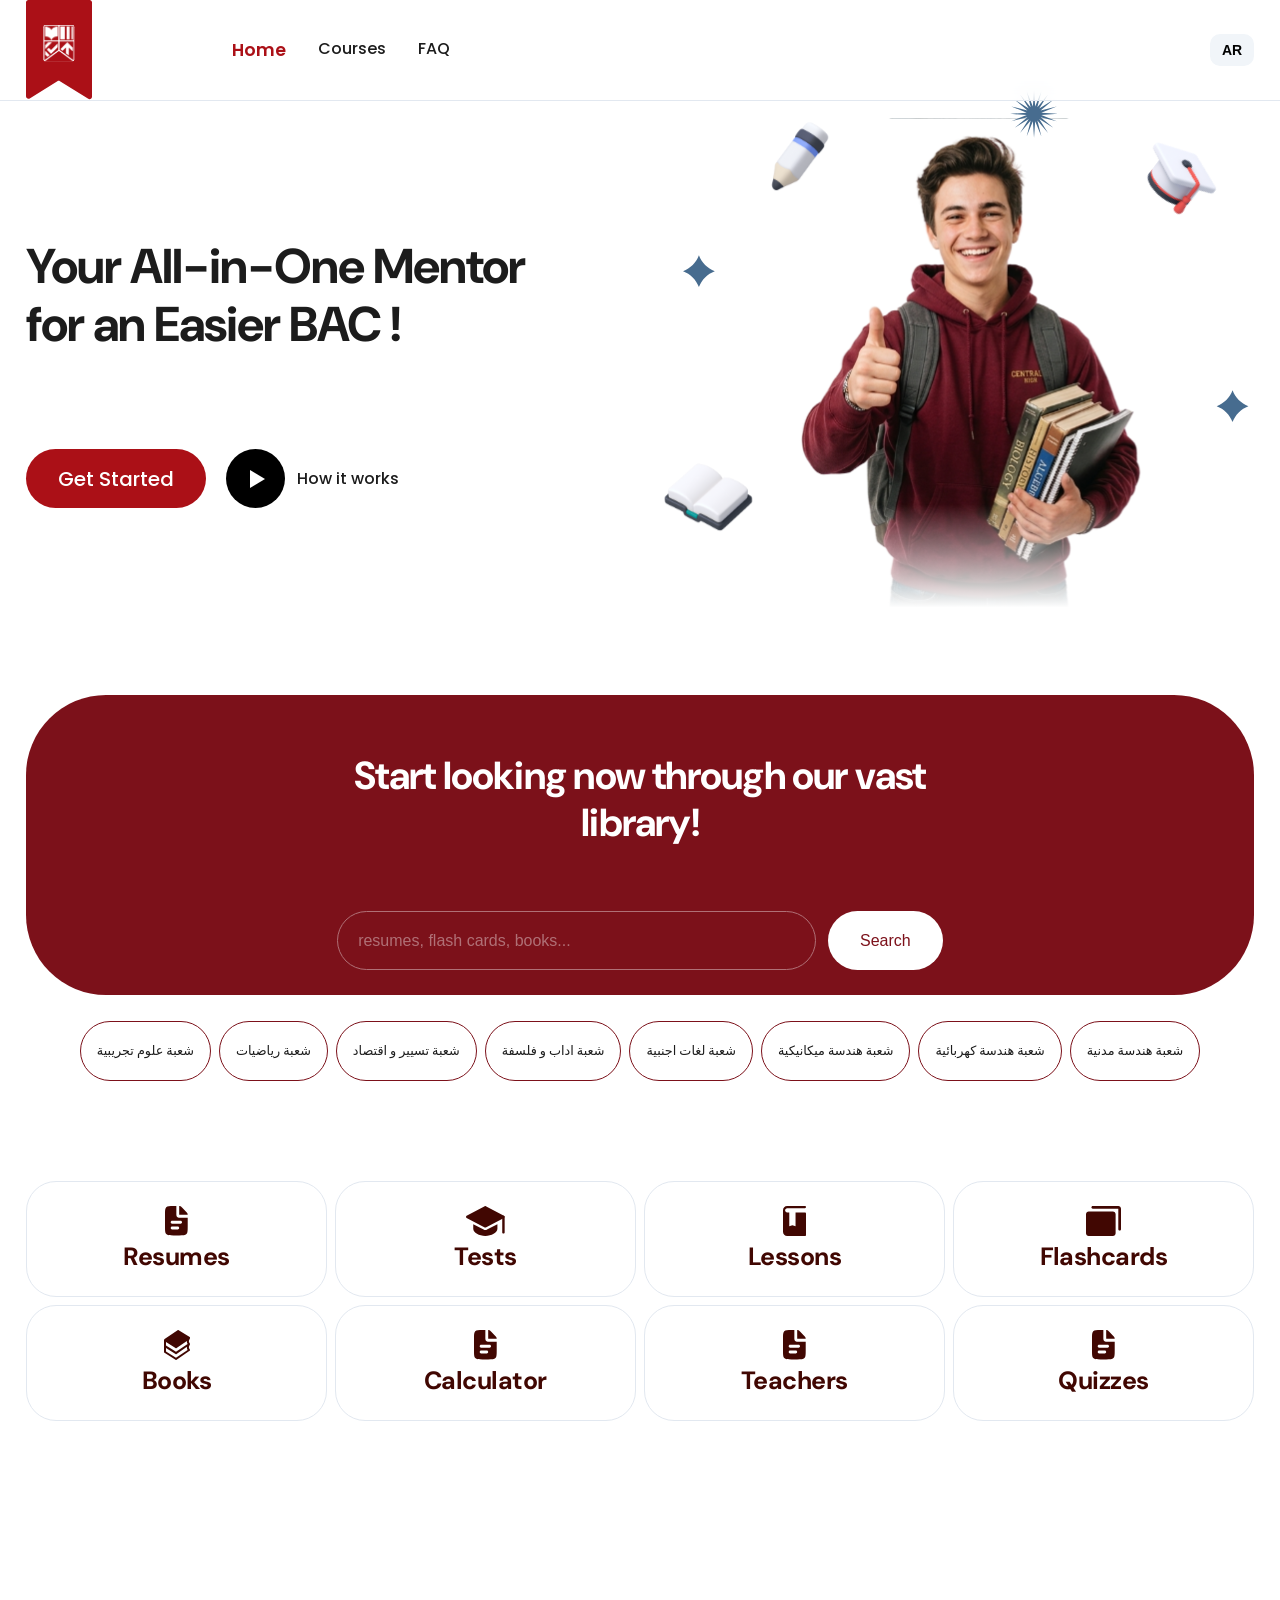
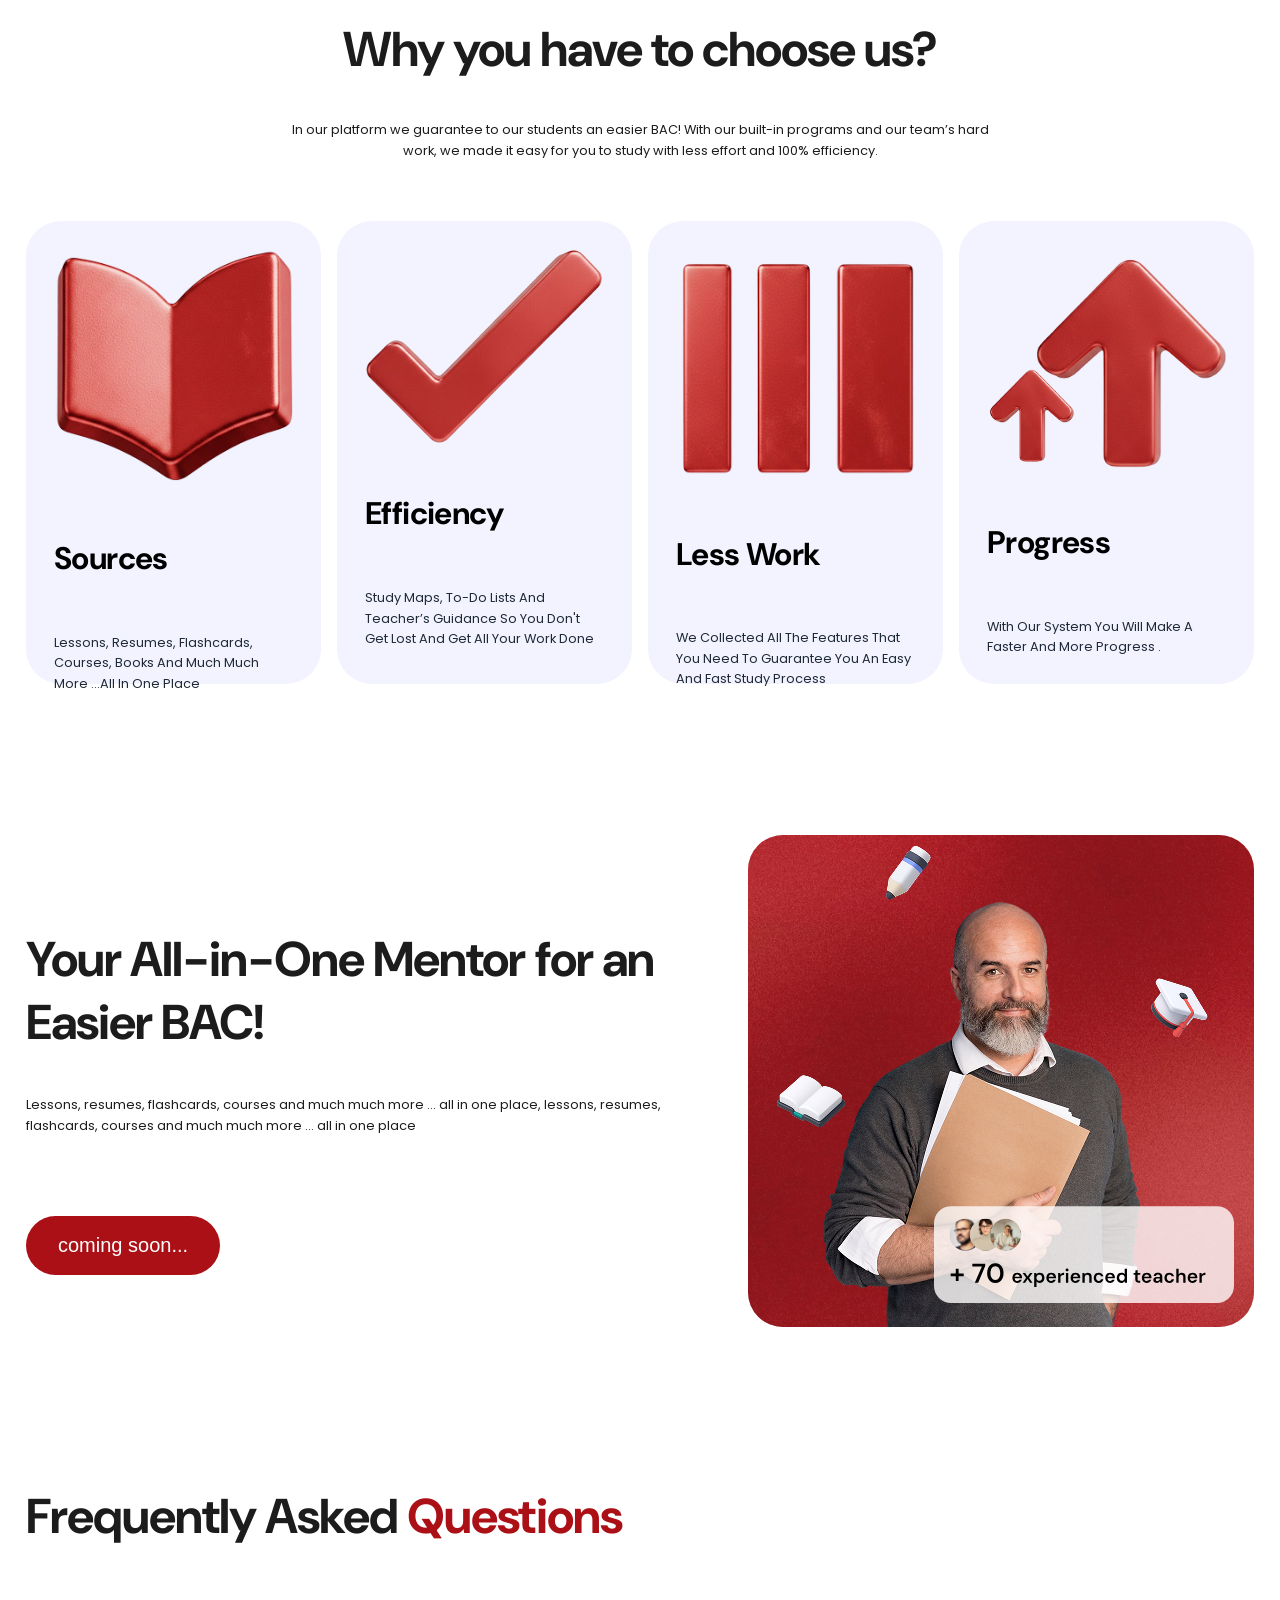
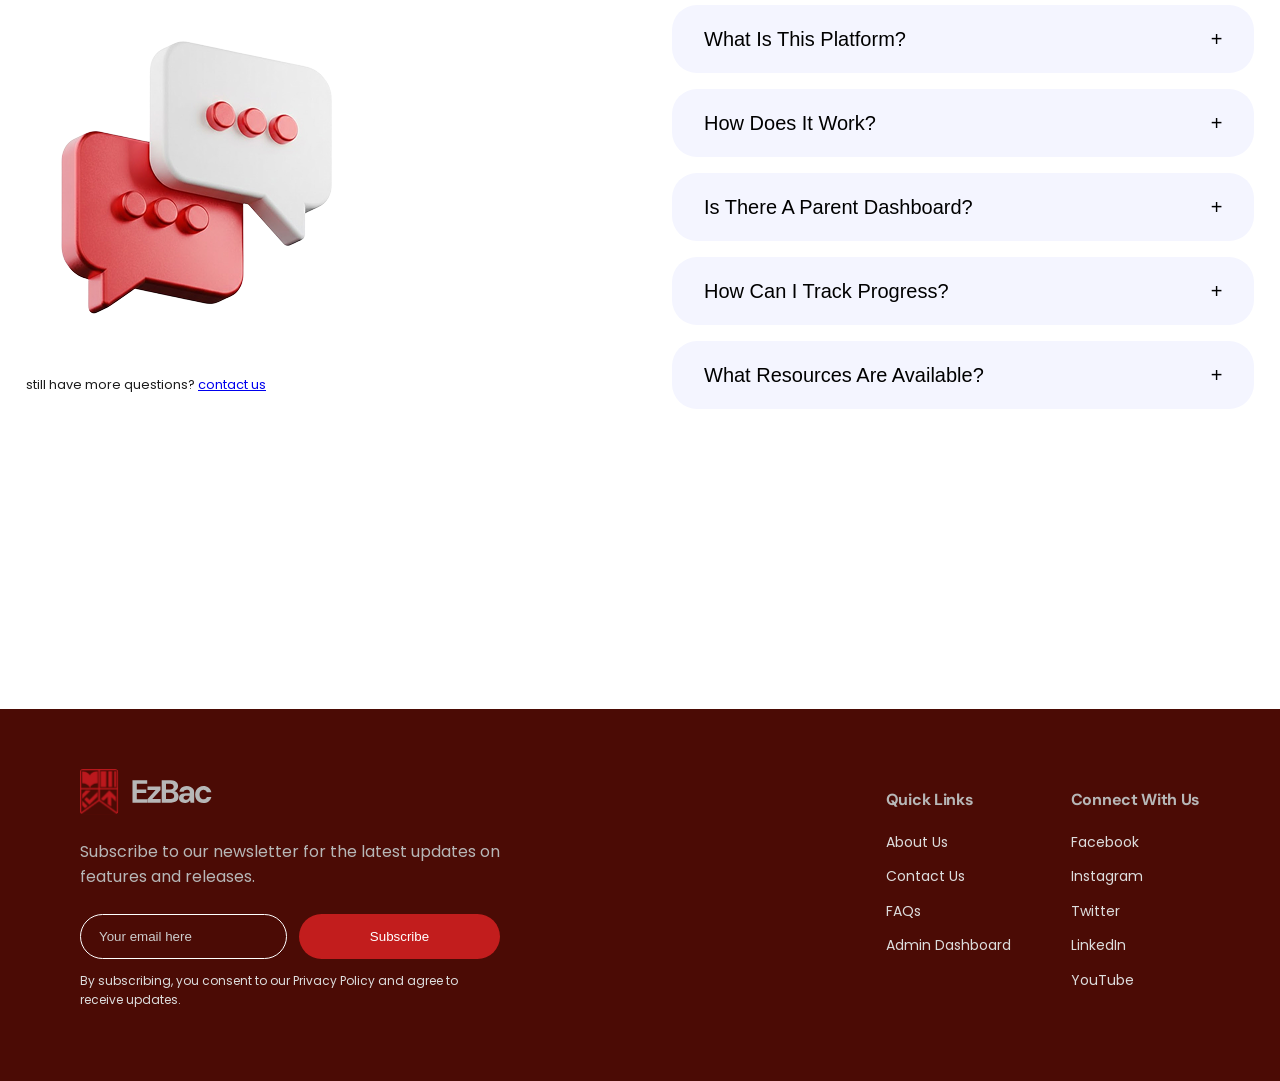
==== commit 15d24d1b: "SEO Optimization: Add meta tags, OG properties, Twitter cards, alt texts, robots.txt, and sitemap.xm" ====
--- a/index.html
+++ b/index.html
@@ -4,7 +4,26 @@
 <head>
   <meta charset="UTF-8">
   <meta name="viewport" content="width=device-width, initial-scale=1.0">
-  <title>EzBac</title>
+  <title>EZ Bac - Bac Calculator & Study Platform Algeria</title>
+  <meta name="description" content="Calculate your Bac average, practice quizzes, and access study resources for Algerian students. The all-in-one platform for Bac DZ success.">
+  <meta name="keywords" content="bac calculator algeria, حساب معدل البكالوريا, bac dz, education algeria, ezbac, study resources algeria">
+  <meta name="author" content="EZ Bac">
+  
+  <!-- Open Graph / Facebook -->
+  <meta property="og:type" content="website">
+  <meta property="og:url" content="https://ez-bac.vercel.app/">
+  <meta property="og:title" content="EZ Bac - Bac Calculator Algeria">
+  <meta property="og:description" content="Calculate your Bac average, practice quizzes, and access study resources for Algerian students.">
+  <meta property="og:image" content="https://ez-bac.vercel.app/ezbac-icon.png">
+
+  <!-- Twitter -->
+  <meta property="twitter:card" content="summary_large_image">
+  <meta property="twitter:url" content="https://ez-bac.vercel.app/">
+  <meta property="twitter:title" content="EZ Bac - Bac Calculator Algeria">
+  <meta property="twitter:description" content="Calculate your Bac average, practice quizzes, and access study resources for Algerian students.">
+  <meta property="twitter:image" content="https://ez-bac.vercel.app/ezbac-icon.png">
+
+  <link rel="icon" type="image/png" href="ezbac-icon.png">
   <link rel="stylesheet" href="style.css">
   <link rel="stylesheet" href="ux-enhancer.css">
 </head>
@@ -17,8 +36,8 @@
       <div class="nav-left">
 
         <div class="logo">
-          <a href="index.html"><img src="assets/images/logo.svg" alt="EzBac Logo"></a>
-        </div>
+        <a href="index.html"><img src="assets/images/logo.svg" alt="EZ Bac Logo - Your study partner" loading="lazy"></a>
+      </div>
 
         <div class="nav-links">
           <a href="index.html" class="active" data-key="home">Home</a>
@@ -61,7 +80,9 @@
 
       <!-- RIGHT IMAGE -->
       <div class="hero-right animate-scale-in" style="animation-delay: 0.3s;">
-        <img src="assets/images/hero-image.svg" alt="Hero Image">
+        <div class="hero-image">
+        <img src="assets/images/hero-image.svg" alt="Students studying for Bac exams in Algeria" loading="lazy">
+      </div>
       </div>
 
     </div>
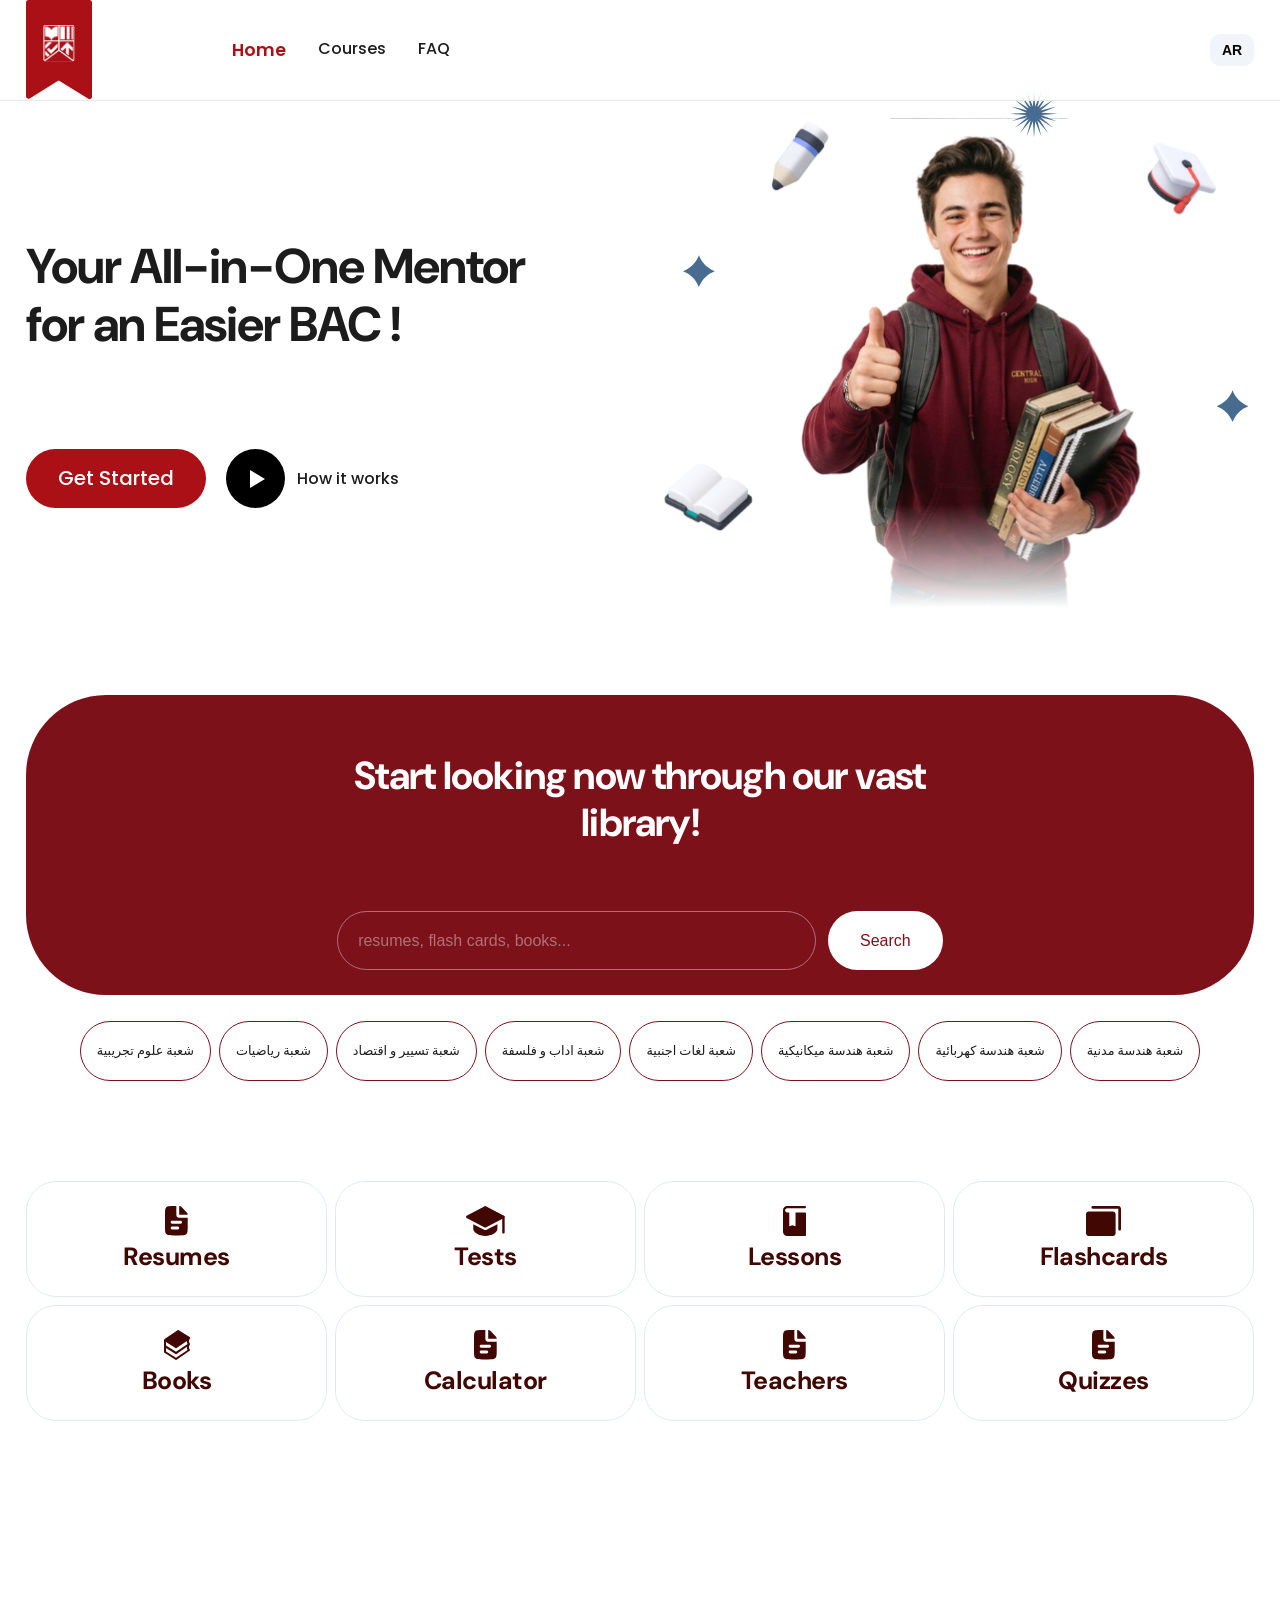
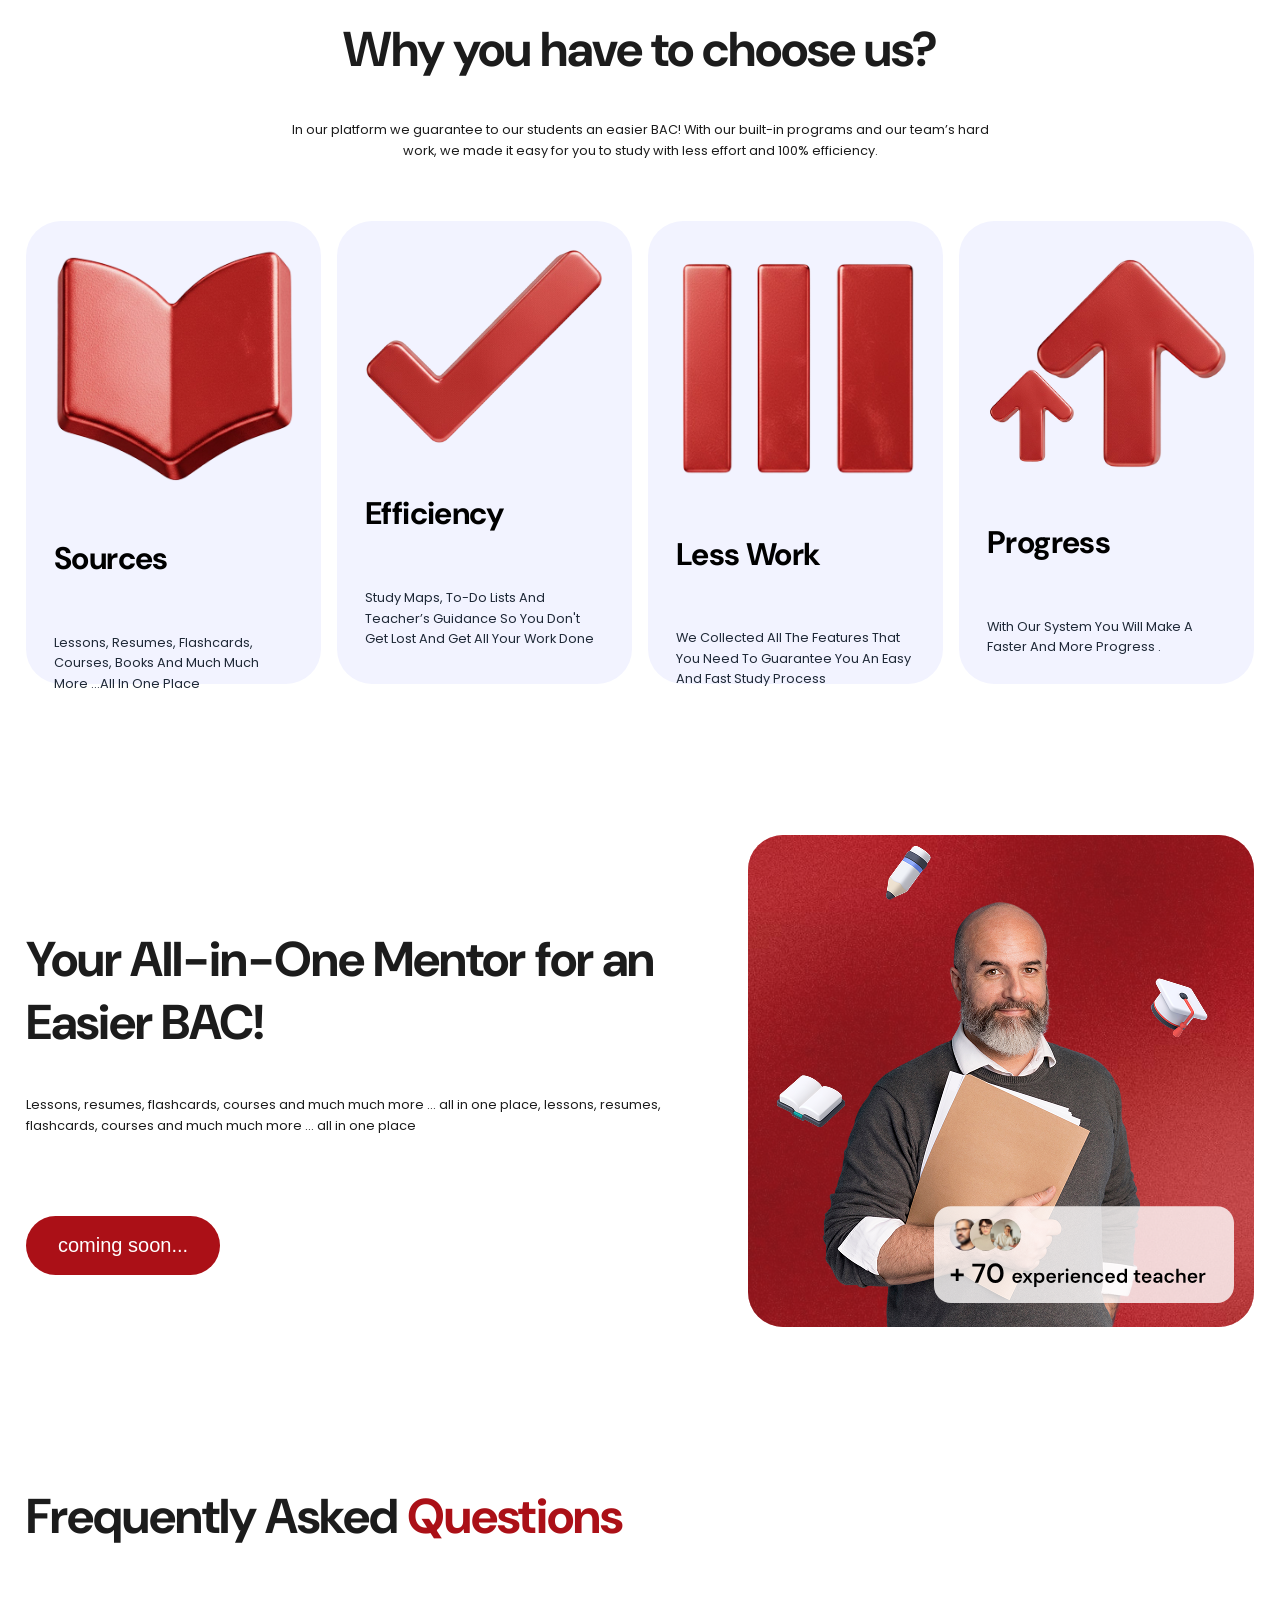
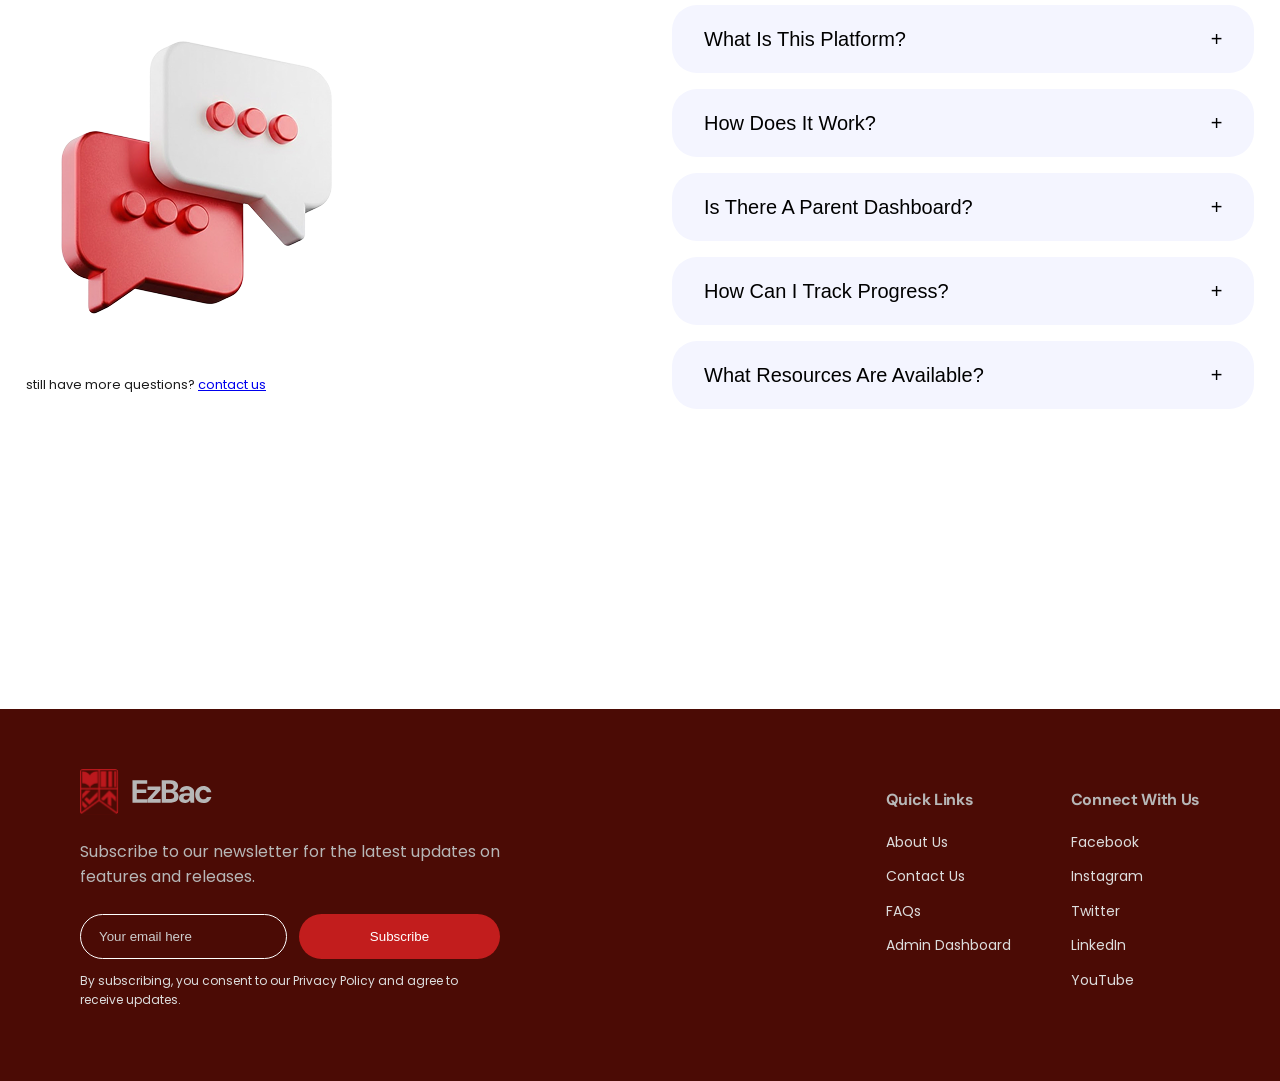
==== commit f94abc6a: "UI/UX Polish: Deep cinematic animations and ultra-reactive button interactions" ====
--- a/index.html
+++ b/index.html
@@ -56,21 +56,21 @@
     <div class="container hero-container">
 
       <!-- LEFT CONTENT -->
-      <div class="hero-left animate-slide-right">
+      <div class="hero-left reveal-cinematic">
         <h1 data-key="hero-title">
           Your All-in-One Mentor for an Easier BAC !
         </h1>
 
-        <div class="hero-buttons">
+        <div class="hero-buttons delay-1">
 
           <!-- Primary Button -->
-          <a href="home.html" class="btn-primary" data-key="get-started"
+          <a href="home.html" class="btn-primary glow-btn btn-reactive" data-key="get-started"
             style="text-decoration:none; display:flex; align-items:center; justify-content:center;">
             Get Started
           </a>
 
           <!-- Secondary (Play) Button -->
-          <div class="btn-play">
+          <div class="btn-play btn-reactive">
             <div class="play-icon"></div>
             <span data-key="how-it-works">How it works</span>
           </div>
@@ -79,7 +79,7 @@
       </div>
 
       <!-- RIGHT IMAGE -->
-      <div class="hero-right animate-scale-in" style="animation-delay: 0.3s;">
+      <div class="hero-right cinematic-float" style="animation-delay: 0.3s;">
         <div class="hero-image">
         <img src="assets/images/hero-image.svg" alt="Students studying for Bac exams in Algeria" loading="lazy">
       </div>
--- a/style.css
+++ b/style.css
@@ -2760,4 +2760,217 @@
   .buttons {
     flex-direction: column;
   }
+}
+
+/* ═══════════════════════════════════════════════════════════════════════════
+   RESPONSIVE OVERRIDES (MOBILE & TABLET)
+   ═══════════════════════════════════════════════════════════════════════════ */
+
+body {
+    overflow-x: hidden; /* Prevent horizontal scroll */
+}
+
+@media (max-width: 1024px) {
+    /* FOOTER */
+    .footer-container {
+        flex-direction: column;
+        gap: 40px;
+    }
+    
+    .footer-right {
+        justify-content: flex-start;
+        gap: 40px;
+    }
+
+    /* ABOUT SECTION */
+    .about-cards {
+        grid-template-columns: repeat(2, 1fr);
+    }
+}
+
+@media (max-width: 992px) {
+    /* USER DASHBOARD */
+    .dashboard-content {
+        flex-direction: column;
+        margin-top: 80px;
+    }
+
+    .dashboard-left, .dashboard-right {
+        width: 100%;
+    }
+
+    .dashboard-right {
+        position: static; /* No longer sticky on mobile */
+        order: -1; /* Move widgets like Pomodoro above content for quick access */
+        margin-bottom: 20px;
+    }
+
+    /* NAV LINKS */
+    .dashboard-links {
+        gap: 20px;
+        overflow-x: auto;
+        padding-bottom: 5px;
+    }
+
+    .dashboard-links::-webkit-scrollbar {
+        display: none;
+    }
+}
+
+@media (max-width: 768px) {
+    /* NAVBAR */
+    .nav-container {
+        padding: 10px 20px;
+        height: auto;
+    }
+
+    .nav-left {
+        gap: 10px;
+    }
+
+    .logo img {
+        height: 60px;
+    }
+
+    /* HERO SECTION */
+    .hero-container {
+        flex-direction: column;
+        text-align: center;
+        margin-top: 40px;
+    }
+
+    .hero-left h1 {
+        font-size: 2.2rem;
+        line-height: 1.2;
+        max-width: 100%;
+    }
+
+    .hero-buttons {
+        margin-top: 40px;
+        flex-direction: column;
+        align-items: stretch;
+    }
+
+    .btn-primary {
+        width: 100%;
+        text-align: center;
+    }
+
+    .btn-play {
+        justify-content: center;
+    }
+
+    /* SECTIONS */
+    .about, .teachers, .faq, .footer {
+        margin-top: 80px;
+    }
+
+    .about-header h1, .teachers-left h2, .faq-left h2 {
+        font-size: 2rem;
+    }
+
+    /* SERVICES GRID */
+    .services-grid {
+        grid-template-columns: repeat(2, 1fr);
+        gap: 10px;
+        margin-top: 40px;
+    }
+
+    /* CARDS */
+    .courses-container {
+        grid-template-columns: 1fr;
+    }
+    
+    .course-card {
+        min-width: 100%;
+    }
+
+    /* QUIZ PAGE */
+    .quiz-question h4 {
+        font-size: 1.4rem;
+    }
+}
+
+@media (max-width: 480px) {
+    /* EXTREME SMALL PHONES */
+    .about-cards {
+        grid-template-columns: 1fr;
+    }
+
+    .search-box h2 {
+        font-size: 1.6rem;
+    }
+
+    .field {
+        max-width: 100%;
+        width: 100%;
+    }
+
+    .tag {
+        font-size: 0.8rem;
+    }
+
+    .card-title {
+        font-size: 1.2rem;
+    }
+
+    .nav-item span {
+        display: none;
+    }
+    
+    .dashboard-links {
+        justify-content: space-around;
+        gap: 10px;
+    }
+
+    .dashboard-navbar .dashboard-container {
+        padding: 10px;
+    }
+}
+
+/* ═══════════════════════════════════════════════════════════════════════════
+   ADMIN RESPONSIVE FIXES
+   ═══════════════════════════════════════════════════════════════════════════ */
+@media (max-width: 850px) {
+    .admin-layout {
+        display: block !important;
+    }
+
+    .admin-sidebar {
+        padding: 15px;
+        flex-direction: row !important;
+        overflow-x: auto;
+        white-space: nowrap;
+        gap: 10px !important;
+        border-right: none;
+        border-bottom: 1px solid #eee;
+        position: sticky;
+        top: 0;
+        z-index: 100;
+    }
+
+    .admin-sidebar > div {
+        display: none; /* Hide logo title in mobile sidebar to save space */
+    }
+
+    .nav-btn, .nav-btn-exit {
+        padding: 10px 15px;
+        width: auto !important;
+        white-space: nowrap;
+    }
+
+    .admin-main {
+        padding: 15px;
+    }
+    
+    .section-card {
+        padding: 20px;
+        border-radius: 12px;
+    }
+
+    .data-item {
+        flex-direction: column;
+        align-items: flex-start;
+        gap: 10px;
+    }
 }
--- a/ux-enhancer.css
+++ b/ux-enhancer.css
@@ -103,25 +103,80 @@
     background: #484f58;
 }
 
-/* Quiz/Checklist Effects */
-.correct-feedback {
-    animation: success-pop 0.4s ease;
-    border: 2px solid #22c55e !important;
+
+/* --- CINEMATIC ANIMATIONS --- */
+
+@keyframes float {
+    0% { transform: translateY(0px) rotate(0deg); }
+    50% { transform: translateY(-15px) rotate(1deg); }
+    100% { transform: translateY(0px) rotate(0deg); }
 }
 
-.wrong-feedback {
-    animation: shake 0.4s ease;
-    border: 2px solid #ef4444 !important;
+@keyframes glow-pulse {
+    0% { box-shadow: 0 0 5px rgba(187, 24, 29, 0.2); }
+    50% { box-shadow: 0 0 20px rgba(187, 24, 29, 0.6); }
+    100% { box-shadow: 0 0 5px rgba(187, 24, 29, 0.2); }
 }
 
-@keyframes success-pop {
-    0% { transform: scale(1); }
-    50% { transform: scale(1.05); }
-    100% { transform: scale(1); }
+@keyframes slide-in-blurred {
+    0% { transform: translateY(50px) scale(0.9); filter: blur(10px); opacity: 0; }
+    100% { transform: translateY(0) scale(1); filter: blur(0); opacity: 1; }
 }
 
-@keyframes shake {
-    0%, 100% { transform: translateX(0); }
-    25% { transform: translateX(-5px); }
-    75% { transform: translateX(5px); }
+.cinematic-float {
+    animation: float 6s ease-in-out infinite;
 }
+
+.glow-btn {
+    animation: glow-pulse 3s infinite;
+}
+
+.reveal-cinematic {
+    animation: slide-in-blurred 0.8s var(--ease-out) forwards;
+}
+
+/* --- REACTIVE BUTTONS --- */
+.btn-reactive {
+    position: relative;
+    overflow: hidden;
+    transition: all 0.4s cubic-bezier(0.23, 1, 0.32, 1);
+}
+
+.btn-reactive:hover {
+    letter-spacing: 1px;
+    box-shadow: 0 10px 20px rgba(0,0,0,0.15);
+}
+
+.btn-reactive:active {
+    transform: scale(0.92) translateY(2px);
+    box-shadow: 0 5px 10px rgba(0,0,0,0.1);
+}
+
+/* Staggered Delay Helpers */
+.delay-1 { animation-delay: 0.1s; }
+.delay-2 { animation-delay: 0.2s; }
+.delay-3 { animation-delay: 0.3s; }
+.delay-4 { animation-delay: 0.4s; }
+
+/* Horizontal Reveal */
+.reveal-left {
+    opacity: 0;
+    transform: translateX(-30px);
+    transition: all 0.8s var(--ease-out);
+}
+.reveal-left.active {
+    opacity: 1;
+    transform: translateX(0);
+}
+
+.reveal-right {
+    opacity: 0;
+    transform: translateX(30px);
+    transition: all 0.8s var(--ease-out);
+}
+
+/* Feedback Effects */
+.correct-feedback { animation: success-pop 0.4s ease; border: 2px solid #22c55e !important; }
+.wrong-feedback { animation: shake 0.4s ease; border: 2px solid #ef4444 !important; }
+@keyframes success-pop { 0%, 100% { transform: scale(1); } 50% { transform: scale(1.05); } }
+@keyframes shake { 0%, 100% { transform: translateX(0); } 25% { transform: translateX(-5px); } 75% { transform: translateX(5px); } }
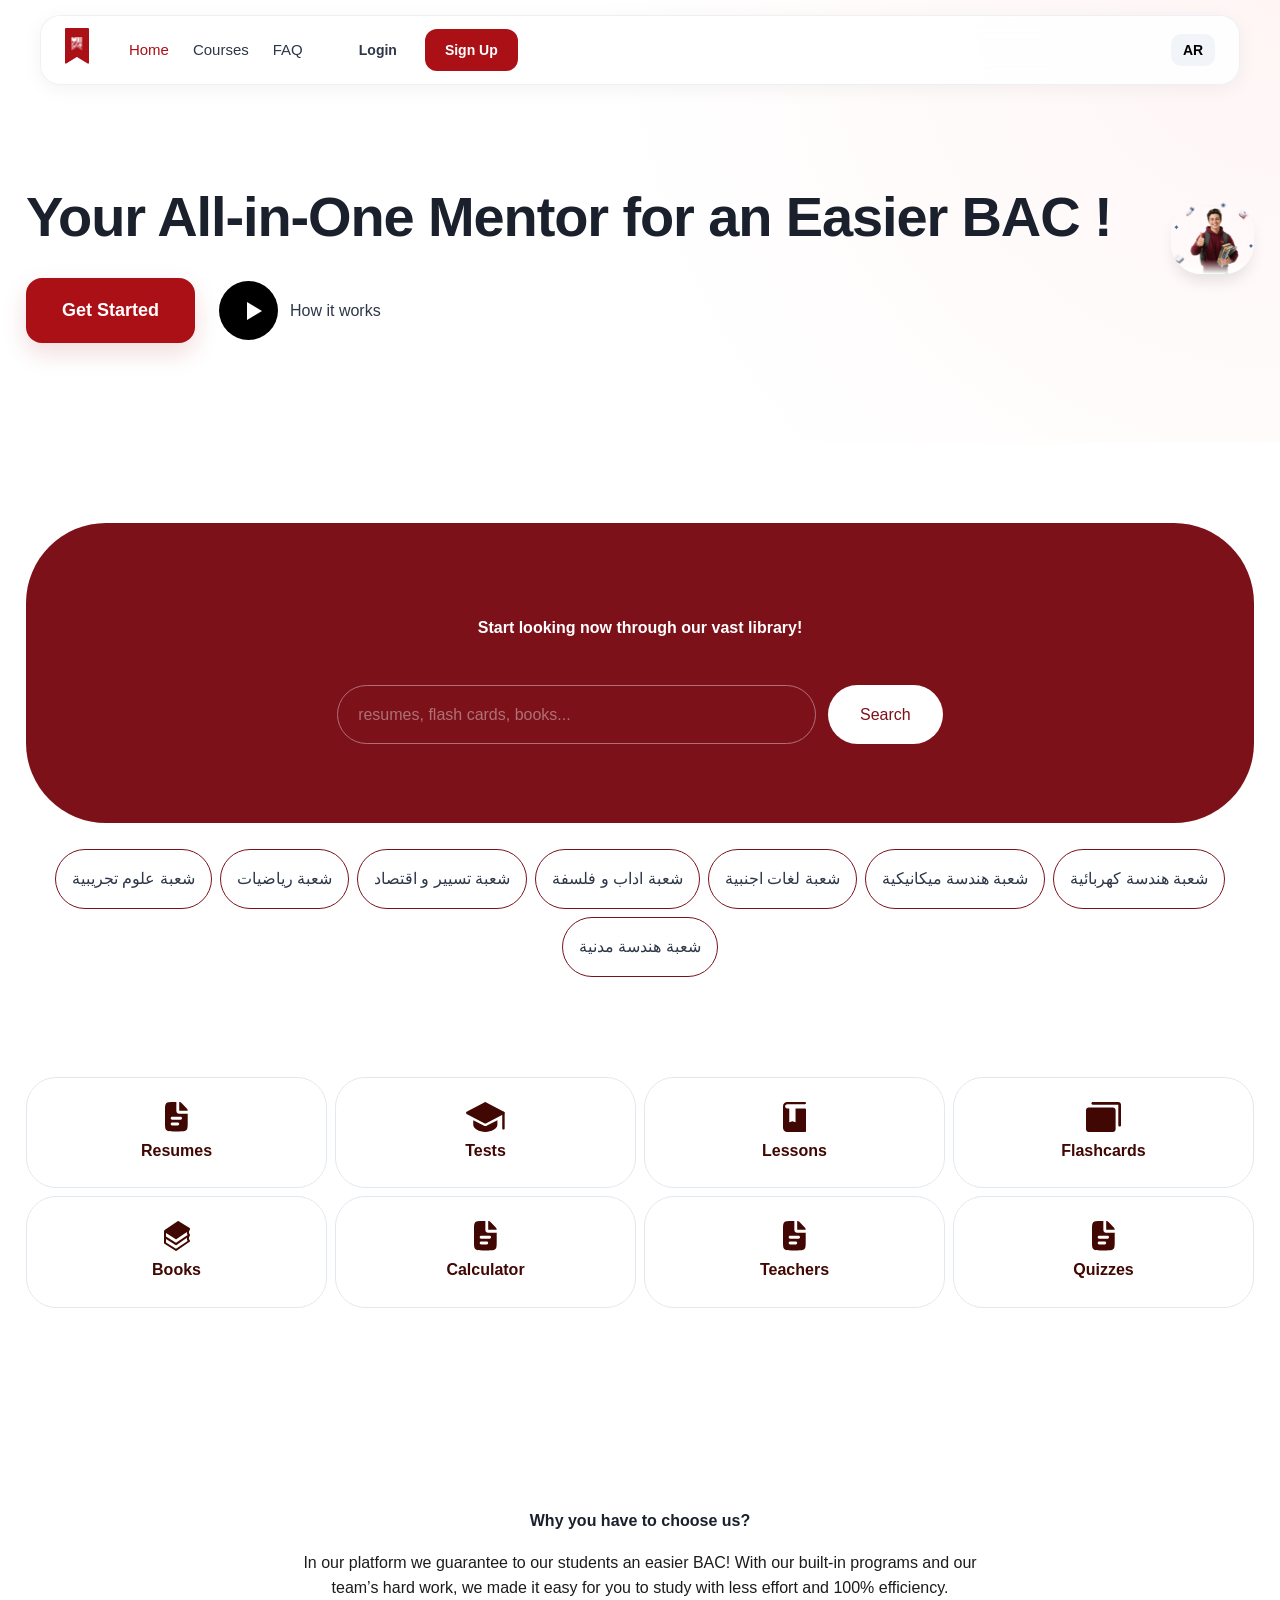
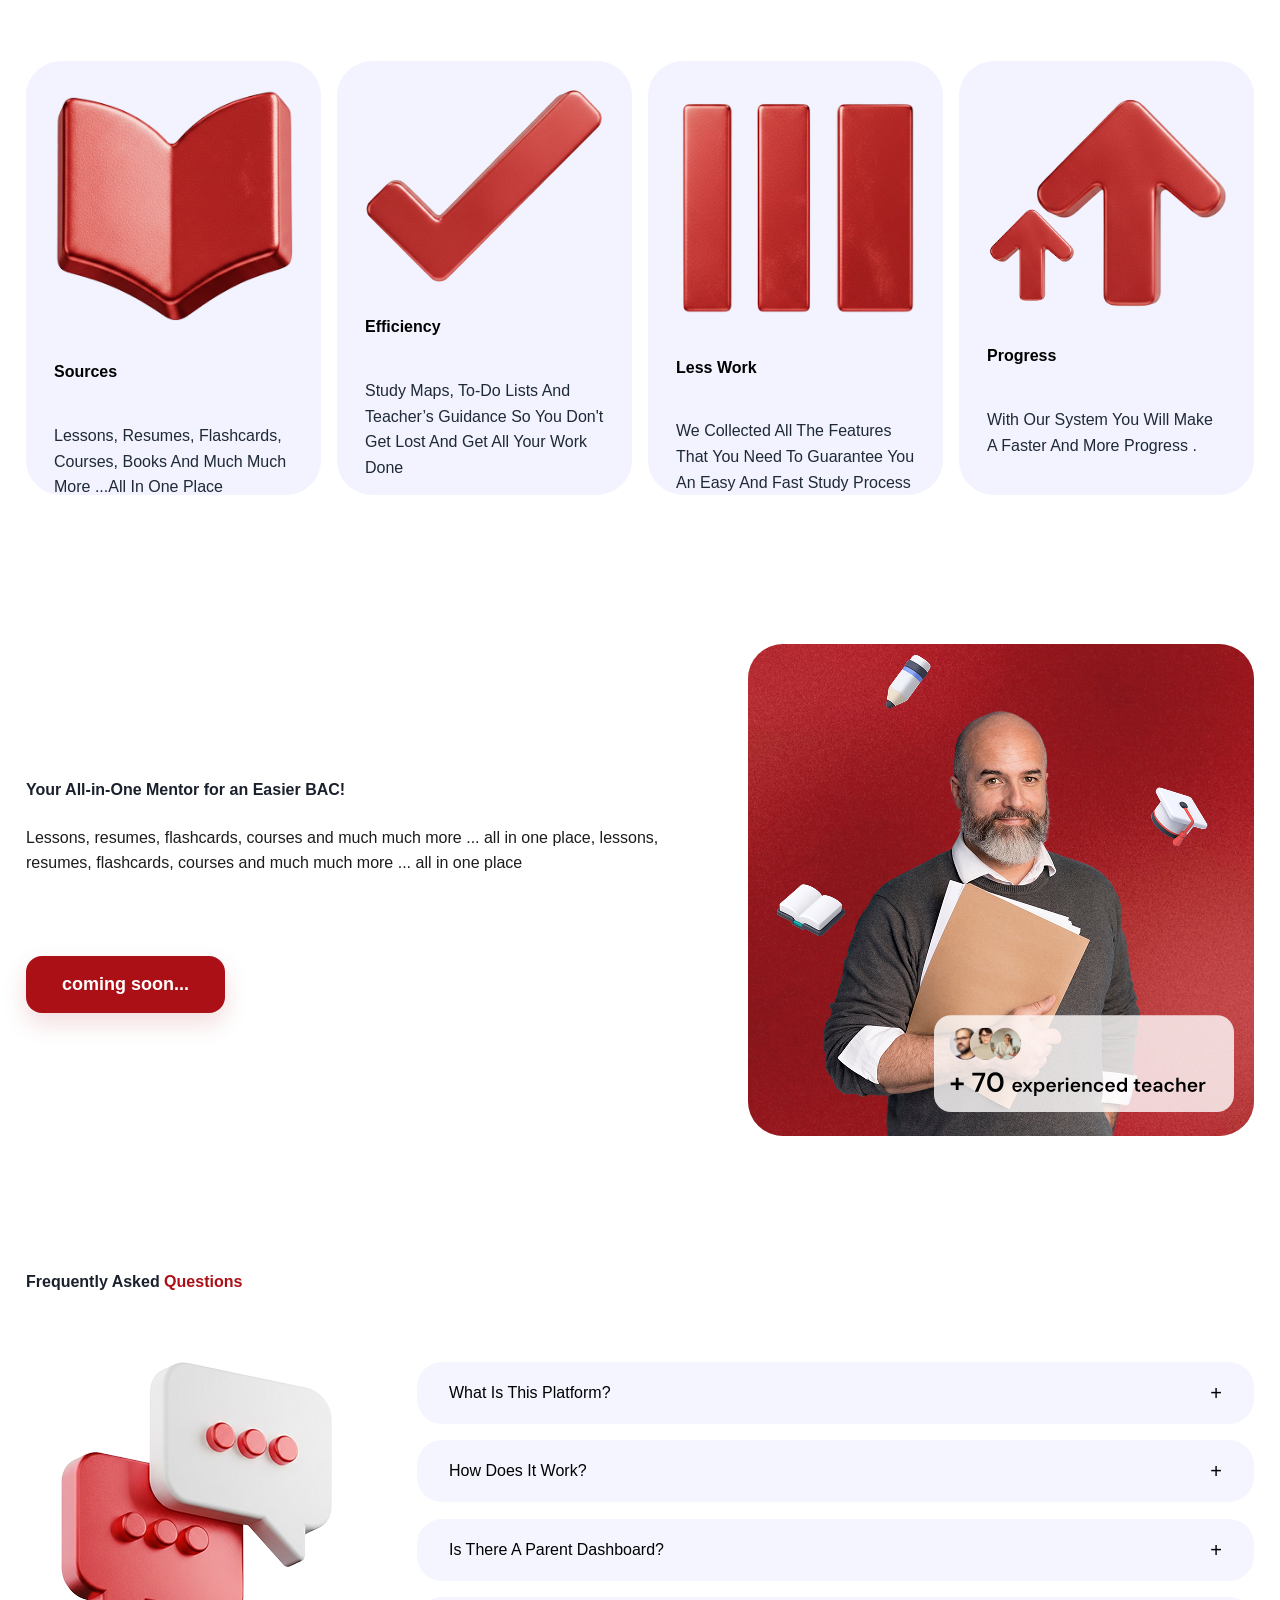
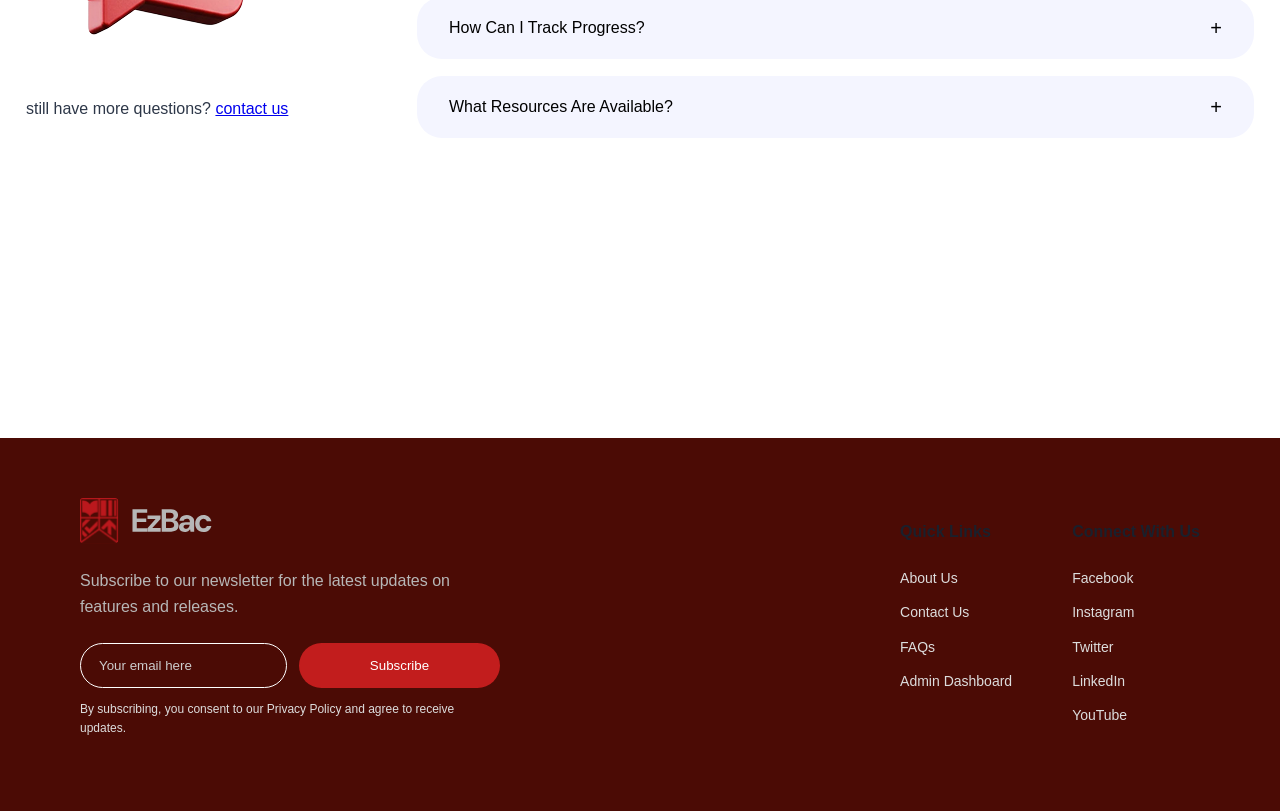
==== commit dfd5139c: "Migration to manalPFE: Premium UI, Auth System, and Major Selection" ====
--- a/index.html
+++ b/index.html
@@ -26,6 +26,96 @@
   <link rel="icon" type="image/png" href="ezbac-icon.png">
   <link rel="stylesheet" href="style.css">
   <link rel="stylesheet" href="ux-enhancer.css">
+  <style>
+    /* Video Modal Styles */
+    .video-modal {
+      display: none;
+      position: fixed;
+      z-index: 10000;
+      left: 0;
+      top: 0;
+      width: 100%;
+      height: 100%;
+      background-color: rgba(0, 0, 0, 0.85);
+      backdrop-filter: blur(12px);
+      justify-content: center;
+      align-items: center;
+      opacity: 0;
+      transition: opacity 0.5s cubic-bezier(0.4, 0, 0.2, 1);
+      pointer-events: none;
+    }
+
+    .video-modal.active {
+      display: flex;
+      opacity: 1;
+      pointer-events: auto;
+    }
+
+    .modal-content {
+      position: relative;
+      width: 90%;
+      max-width: 1100px;
+      aspect-ratio: 16/9;
+      background: #000;
+      border-radius: 24px;
+      overflow: hidden;
+      box-shadow: 0 40px 100px -20px rgba(0, 0, 0, 0.7);
+      transform: scale(0.9) translateY(20px);
+      transition: transform 0.5s cubic-bezier(0.34, 1.56, 0.64, 1);
+      border: 1px solid rgba(255, 255, 255, 0.1);
+    }
+
+    .video-modal.active .modal-content {
+      transform: scale(1) translateY(0);
+    }
+
+    .modal-content video {
+      width: 100%;
+      height: 100%;
+      object-fit: contain;
+      display: block;
+    }
+
+    .close-modal {
+      position: absolute;
+      top: 24px;
+      right: 24px;
+      width: 44px;
+      height: 44px;
+      background: rgba(255, 255, 255, 0.1);
+      backdrop-filter: blur(10px);
+      border-radius: 50%;
+      display: flex;
+      align-items: center;
+      justify-content: center;
+      color: white;
+      font-size: 24px;
+      cursor: pointer;
+      z-index: 10001;
+      transition: all 0.3s ease;
+      border: 1px solid rgba(255, 255, 255, 0.2);
+    }
+
+    .close-modal:hover {
+      background: #AB1017;
+      border-color: #AB1017;
+      transform: rotate(90deg);
+    }
+
+    @media (max-width: 768px) {
+      .modal-content {
+        width: 95%;
+        border-radius: 12px;
+      }
+      .close-modal {
+        top: 12px;
+        right: 12px;
+        width: 36px;
+        height: 36px;
+        font-size: 18px;
+      }
+    }
+  </style>
 </head>
 
 <body>
@@ -41,15 +131,40 @@
 
         <div class="nav-links">
           <a href="index.html" class="active" data-key="home">Home</a>
-          <a href="courses.html" data-key="courses">Courses</a>
+          <a href="games.html" data-key="courses">Courses</a>
           <a href="#faq" data-key="faq">FAQ</a>
         </div>
-      </div>
-
-
-
+      <!-- Right side for Buttons & Mobile Toggle -->
+      <div class="nav-right">
+        <div class="nav-auth-buttons">
+          <a href="auth.php" class="nav-login">Login</a>
+          <a href="auth.php" class="nav-signup">Sign Up</a>
+        </div>
+        <div class="menu-toggle" id="mobile-menu">
+          <span></span>
+          <span></span>
+          <span></span>
+        </div>
+      </div>
     </div>
   </nav>
+
+  <!-- Mobile Navigation Drawer -->
+  <div class="mobile-nav" id="mobile-nav">
+    <div class="mobile-nav-header">
+      <img src="assets/images/logo.svg" alt="EZ Bac Logo">
+      <div class="close-menu" id="close-menu">&times;</div>
+    </div>
+    <div class="mobile-nav-links">
+      <a href="index.html" class="active" data-key="home">Home</a>
+      <a href="games.html" data-key="courses">Courses</a>
+      <a href="#faq" data-key="faq">FAQ</a>
+      <div class="mobile-nav-bottom">
+        <a href="auth.php" class="nav-login" style="display: block; margin-bottom: 10px; text-align: center;">Login</a>
+        <a href="auth.php" class="btn-primary" style="width: 100%; display: block; text-align: center;">Sign Up</a>
+      </div>
+    </div>
+  </div>
 
 
   <section class="hero">
@@ -419,6 +534,110 @@
   </script>
 
 
+  <!-- Video Modal -->
+  <div id="videoModal" class="video-modal">
+    <div class="modal-content">
+      <div class="close-modal">&times;</div>
+      <video id="tutorialVideo" playsinline controls>
+        <source src="شرح كيفية استعمال الموقع.mp4" type="video/mp4">
+        Your browser does not support the video tag.
+      </video>
+    </div>
+  </div>
+
+  <script>
+    const playBtn = document.querySelector('.btn-play');
+    const modal = document.getElementById('videoModal');
+    const video = document.getElementById('tutorialVideo');
+    const closeBtn = document.querySelector('.close-modal');
+
+    if (playBtn) {
+      playBtn.addEventListener('click', () => {
+        modal.classList.add('active');
+        video.play().catch(error => {
+          console.log("Video playback failed:", error);
+        });
+        document.body.style.overflow = 'hidden'; // Prevent scrolling when modal is open
+      });
+    }
+
+    const closeModal = () => {
+      modal.classList.remove('active');
+      video.pause();
+      // Don't reset currentTime if you want it to resume, but resetting is usually cleaner
+      video.currentTime = 0; 
+      document.body.style.overflow = ''; // Restore scrolling
+    };
+
+    if (closeBtn) {
+      closeBtn.addEventListener('click', (e) => {
+        e.stopPropagation();
+        closeModal();
+      });
+    }
+
+    if (modal) {
+      modal.addEventListener('click', (e) => {
+        if (e.target === modal) closeModal();
+      });
+    }
+
+    // Close on Escape key
+    document.addEventListener('keydown', (e) => {
+      if (e.key === 'Escape' && modal.classList.contains('active')) {
+        closeModal();
+      }
+    });
+    // Mobile Menu Logic
+    const menuToggle = document.getElementById('mobile-menu');
+    const mobileNav = document.getElementById('mobile-nav');
+    const closeMenu = document.getElementById('close-menu');
+    const mobileLinks = document.querySelectorAll('.mobile-nav-links a');
+
+    if (menuToggle) {
+      menuToggle.addEventListener('click', () => {
+        mobileNav.classList.add('active');
+        document.body.style.overflow = 'hidden';
+      });
+    }
+
+    if (closeMenu) {
+      closeMenu.addEventListener('click', () => {
+        mobileNav.classList.remove('active');
+        document.body.style.overflow = '';
+      });
+    }
+
+    mobileLinks.forEach(link => {
+      link.addEventListener('click', () => {
+        mobileNav.classList.remove('active');
+        document.body.style.overflow = '';
+      });
+    });
+  </script>
+
+  <script>
+    // Check if user is logged in and update buttons
+    (async () => {
+      try {
+        const res = await fetch('api/user_auth.php', {
+          method: 'POST',
+          headers: { 'Content-Type': 'application/json' },
+          body: JSON.stringify({ action: 'check' })
+        });
+        const data = await res.json();
+        if (data.success) {
+          const authContainers = document.querySelectorAll('.nav-auth-buttons, .mobile-nav-bottom');
+          authContainers.forEach(container => {
+            container.innerHTML = `
+              <a href="home.html" class="nav-signup">Go to Dashboard</a>
+            `;
+          });
+        }
+      } catch (e) {}
+    })();
+  </script>
+
 </body>
 
 </html>
--- a/style.css
+++ b/style.css
@@ -6,97 +6,35 @@
 @import url('https://fonts.googleapis.com/css2?family=DM+Sans:wght@400;500;700&display=swap');
 
 :root {
-  --font-size-xs: 0.64rem;
-  --font-size-sm: 0.8rem;
-  --font-size-base: 1rem;
-  --font-size-lg: 1.25rem;
-  --font-size-xl: 1.563rem;
-  --font-size-2xl: 1.953rem;
-  --font-size-3xl: 2.441rem;
-  --font-size-4xl: 3.052rem;
-  --font-size-5xl: 3.815rem;
-
-  --font-family-body: 'Poppins', system-ui, -apple-system, sans-serif;
-  --font-family-heading: 'DM Sans', system-ui, -apple-system, sans-serif;
-
-  --font-weight-normal: 400;
-  --font-weight-medium: 500;
-  --font-weight-bold: 700;
-
-  --line-height-tight: 1.2;
-  --line-height-normal: 1.6;
-  --line-height-relaxed: 1.8;
-
-  --letter-spacing-tight: -0.02em;
-  --letter-spacing-normal: 0em;
-  --letter-spacing-wide: 0.02em;
-
-  --color-text: #1C1C1C;
-  --color-background: #ffffff;
-}
-
-/* Typography Classes */
-.text-xs {
-  font-size: var(--font-size-xs);
-}
-
-.text-sm {
-  font-size: var(--font-size-sm);
-}
-
-.text-base {
-  font-size: var(--font-size-base);
-}
-
-.text-lg {
-  font-size: var(--font-size-lg);
-}
-
-.text-xl {
-  font-size: var(--font-size-xl);
-}
-
-.text-2xl {
-  font-size: var(--font-size-2xl);
-}
-
-.text-3xl {
-  font-size: var(--font-size-3xl);
-}
-
-.text-4xl {
-  font-size: var(--font-size-4xl);
-}
-
-.text-5xl {
-  font-size: var(--font-size-5xl);
-}
-
-/* Body Styles */
+  --primary: #AB1017;
+  --primary-hover: #8e0d13;
+  --primary-light: #fff5f5;
+  --secondary: #1a202c;
+  --text-main: #2d3748;
+  --text-muted: #718096;
+  --bg-main: #ffffff;
+  --bg-sub: #f7fafc;
+  --border: #e2e8f0;
+  --radius-sm: 12px;
+  --radius-md: 20px;
+  --radius-lg: 30px;
+  --shadow-sm: 0 4px 6px -1px rgba(0, 0, 0, 0.1);
+  --shadow-md: 0 10px 15px -3px rgba(0, 0, 0, 0.1);
+}
+
 body {
-  font-family: var(--font-family-body);
-  font-weight: var(--font-weight-normal);
-  line-height: var(--line-height-normal);
-  letter-spacing: var(--letter-spacing-normal);
-  color: var(--color-text);
-  background-color: var(--color-background);
-}
-
-/* Heading Styles */
+  font-family: 'Outfit', sans-serif;
+  color: var(--text-main);
+  background-color: var(--bg-main);
+  line-height: 1.6;
+}
+
 h1,
 h2,
 h3,
-h4,
-h5,
-h6 {
-  font-family: var(--font-family-heading);
-  font-weight: var(--font-weight-bold);
-  line-height: var(--line-height-tight);
-  letter-spacing: var(--letter-spacing-tight);
-}
-
-h1 {
-  font-size: var(--font-size-4xl);
+h4 {
+  color: var(--secondary);
+  font-weight: 700;
 }
 
 h2 {
@@ -149,63 +87,94 @@
 /* --------------------------------NAVBAR------------------------- */
 .navbar {
   position: fixed;
-  top: 0px;
-  border-bottom: 1px solid #E2E8F0;
+  top: 15px;
   width: 100%;
   display: flex;
   justify-content: center;
   z-index: 1000;
-}
-
-/* Container */
+  padding: 0 20px;
+}
+
 .nav-container {
+  max-width: 1200px;
   width: 100%;
-  height: auto;
-
+  height: 70px;
   display: flex;
   align-items: center;
   justify-content: space-between;
-
-  padding: 0 26px;
-
-  background: rgba(255, 255, 255, 0.6);
+  padding: 0 24px;
+  background: rgba(255, 255, 255, 0.85);
   backdrop-filter: blur(12px);
   border-radius: 20px;
-}
-
-/* Left side */
+  border: 1px solid rgba(226, 232, 240, 0.6);
+  box-shadow: 0 4px 20px rgba(0, 0, 0, 0.05);
+}
+
 .nav-left {
   display: flex;
   align-items: center;
-  gap: 140px;
-}
-
-/* Logo */
+  gap: 40px;
+}
+
 .logo img {
-  height: 100px;
-  /* control size */
+  height: 36px;
   width: auto;
-  display: block;
-}
-
-/* Links */
+}
+
 .nav-links {
   display: flex;
-  gap: 32px;
+  align-items: center;
+  gap: 24px;
 }
 
 .nav-links a {
   text-decoration: none;
-  color: var(--color-text);
+  color: var(--text-main);
   font-weight: 500;
-}
-
-/* ACTIVE LINK */
+  font-size: 15px;
+  transition: color 0.3s;
+}
+
+.nav-links a:hover,
 .nav-links a.active {
-  color: #AB1017;
-  font-size: 1.1rem;
-  /* slightly bigger */
+  color: var(--primary);
+}
+
+.nav-right {
+  display: flex;
+  align-items: center;
+  gap: 16px;
+}
+
+.nav-auth-buttons {
+  display: flex;
+  align-items: center;
+  gap: 12px;
+}
+
+.nav-login {
+  text-decoration: none;
+  color: var(--text-main);
   font-weight: 600;
+  font-size: 14px;
+  padding: 8px 16px;
+  transition: 0.3s;
+}
+
+.nav-signup {
+  text-decoration: none;
+  background: var(--primary);
+  color: #fff !important;
+  padding: 10px 20px;
+  border-radius: 12px;
+  font-weight: 600;
+  font-size: 14px;
+  transition: 0.3s;
+}
+
+.nav-signup:hover {
+  background: var(--primary-hover);
+  transform: translateY(-1px);
 }
 
 
@@ -214,10 +183,13 @@
 
 
 @media (max-width: 768px) {
+  .nav-auth-buttons {
+    display: none;
+  }
+
   .nav-container {
-    height: 80px;
+    height: 70px;
     padding: 0 16px;
-    border: 1px solid rgba(255, 255, 255, 0.3);
   }
 
   .nav-left {
@@ -247,58 +219,48 @@
 
 /*------------------------------------------Hero------------------------------------------------------------------------*/
 .hero {
-  margin-top: 90px;
-  /* space below navbar */
-}
-
-/* Layout */
+  padding: 140px 0 100px;
+  background: radial-gradient(circle at top right, #fff5f5 0%, #ffffff 50%);
+}
+
 .hero-container {
   display: flex;
   align-items: center;
   justify-content: space-between;
-  gap: 40px;
-}
-
-/* LEFT SIDE */
-.hero-left {
-  flex: 1;
+  gap: 60px;
 }
 
 .hero-left h1 {
-  font-size: var(--font-size-4xl);
-  max-width: 500px;
-}
-
-/* BUTTON GROUP */
+  font-size: 3.5rem;
+  line-height: 1.1;
+  color: var(--secondary);
+  margin-bottom: 30px;
+  letter-spacing: -0.02em;
+}
+
 .hero-buttons {
-  margin-top: 94px;
-  display: flex;
-  align-items: center;
-  gap: 20px;
+  display: flex;
+  align-items: center;
+  gap: 24px;
 }
 
 .btn-primary {
-  padding: 16px 32px;
-  background: #AB1017;
+  padding: 18px 36px;
+  background: var(--primary);
   color: #fff;
   border: none;
-  border-radius: 80px;
-  font-size: var(--font-size-lg);
-  font-weight: 500;
-  height: 59px;
+  border-radius: 16px;
+  font-size: 18px;
+  font-weight: 600;
   cursor: pointer;
-
-  transition: all 0.3s ease;
-}
-
-/* HOVER */
+  transition: 0.3s cubic-bezier(0.4, 0, 0.2, 1);
+  box-shadow: 0 10px 25px rgba(171, 16, 23, 0.15);
+}
+
 .btn-primary:hover {
-  box-shadow: 0 10px 25px rgba(171, 16, 23, 0.3);
-}
-
-/* CLICK */
-.btn-primary:active {
-  transform: translateY(0) scale(0.98);
+  background: var(--primary-hover);
+  transform: translateY(-2px);
+  box-shadow: 0 15px 30px rgba(171, 16, 23, 0.2);
 }
 
 .btn-play {
@@ -306,40 +268,45 @@
   align-items: center;
   gap: 12px;
   cursor: pointer;
+  font-weight: 600;
+  color: var(--text-main);
   transition: 0.3s;
 }
 
-/* Circle animation */
 .play-icon {
-  width: 59px;
-  height: 59px;
-  background: black;
+  width: 54px;
+  height: 54px;
+  background: var(--secondary);
   border-radius: 50%;
-  position: relative;
-
-  transition: all 0.3s ease;
-}
-
-/* Triangle */
+  display: flex;
+  align-items: center;
+  justify-content: center;
+  transition: 0.3s;
+}
+
 .play-icon::before {
   content: "";
-  position: absolute;
-  top: 50%;
-  left: 50%;
-  transform: translate(-40%, -50%);
-
-  border-left: 10px solid white;
-  border-top: 6px solid transparent;
-  border-bottom: 6px solid transparent;
-
-  transition: 0.3s;
-}
-
-/* Text */
-.btn-play span {
-  font-size: var(--font-size-lg);
-  font-weight: 500;
-  transition: 0.3s;
+  border-left: 12px solid #fff;
+  border-top: 8px solid transparent;
+  border-bottom: 8px solid transparent;
+  margin-left: 4px;
+}
+
+.btn-play:hover .play-icon {
+  background: var(--primary);
+  transform: scale(1.1);
+}
+
+.btn-play:hover span {
+  color: var(--primary);
+}
+
+.hero-right img {
+  width: 100%;
+  max-width: 600px;
+  height: auto;
+  border-radius: 30px;
+  box-shadow: var(--shadow-md);
 }
 
 /* HOVER EFFECT */
@@ -1998,6 +1965,7 @@
 .todo-list::-webkit-scrollbar {
   width: 4px;
 }
+
 .todo-list::-webkit-scrollbar-thumb {
   background: #DCDDE6;
   border-radius: 10px;
@@ -2366,11 +2334,34 @@
 }
 
 .answer.correct {
-  background: #D4E5F5;
+  background: #d1fae5 !important;
+  transform: scale(1.03);
+  box-shadow: 0 0 15px rgba(16, 185, 129, 0.2);
 }
 
 .answer.wrong {
-  background: #FFE2E4;
+  background: #fee2e2 !important;
+  animation: shake 0.4s ease;
+}
+
+@keyframes shake {
+
+  0%,
+  100% {
+    transform: translateX(0);
+  }
+
+  25% {
+    transform: translateX(-5px);
+  }
+
+  50% {
+    transform: translateX(5px);
+  }
+
+  75% {
+    transform: translateX(-5px);
+  }
 }
 
 
@@ -2630,9 +2621,35 @@
 
 /* MAIN CONTAINER */
 .auth-container {
-  display: flex;
-  width: 100%;
-  height: 100vh;
+  position: relative;
+  z-index: 1;
+
+  width: 90%;
+  max-width: 1300px;
+
+  min-height: 750px;
+
+  padding: 70px;
+
+  border-radius: 32px;
+
+  background: rgba(255, 255, 255, 0.12);
+
+  backdrop-filter: blur(20px);
+  -webkit-backdrop-filter: blur(20px);
+
+  border: 1px solid rgba(255, 255, 255, 0.15);
+
+  box-shadow: 0 25px 60px rgba(0, 0, 0, 0.35);
+
+  display: flex;
+  align-items: center;
+  justify-content: space-between;
+  gap: 60px;
+
+  transition: all 0.5s cubic-bezier(0.4, 0, 0.2, 1);
+
+  animation: authFade 0.8s ease;
 }
 
 /* LEFT SIDE */
@@ -2767,210 +2784,620 @@
    ═══════════════════════════════════════════════════════════════════════════ */
 
 body {
-    overflow-x: hidden; /* Prevent horizontal scroll */
+  overflow-x: hidden;
+  /* Prevent horizontal scroll */
 }
 
 @media (max-width: 1024px) {
-    /* FOOTER */
-    .footer-container {
-        flex-direction: column;
-        gap: 40px;
+
+  /* FOOTER */
+  .footer-container {
+    flex-direction: column;
+    gap: 40px;
+  }
+
+  .footer-right {
+    justify-content: flex-start;
+    gap: 40px;
+  }
+
+  /* ABOUT SECTION */
+  .about-cards {
+    grid-template-columns: repeat(2, 1fr);
+  }
+}
+
+@media (max-width: 992px) {
+
+  /* USER DASHBOARD */
+  .dashboard-content {
+    flex-direction: column;
+    margin-top: 80px;
+  }
+
+  .dashboard-left,
+  .dashboard-right {
+    width: 100%;
+  }
+
+  .dashboard-right {
+    position: static;
+    order: -1;
+    margin-bottom: 20px;
+  }
+
+  /* NAV LINKS */
+  .dashboard-links {
+    gap: 20px;
+    overflow-x: auto;
+    padding-bottom: 5px;
+  }
+
+  .dashboard-links::-webkit-scrollbar {
+    display: none;
+  }
+}
+
+/* ═══════════════════════════════════════════════════════════════════════════
+   MOBILE BOTTOM TAB BAR — Phone-first navigation
+   ═══════════════════════════════════════════════════════════════════════════ */
+@media (max-width: 768px) {
+
+  /* ——— DASHBOARD NAVBAR → BOTTOM TAB BAR ——— */
+  .dashboard-navbar {
+    top: auto;
+    bottom: 0;
+    left: 0;
+    right: 0;
+    border-bottom: none;
+    border-top: 1px solid #E2E8F0;
+    z-index: 1100;
+  }
+
+  .dashboard-navbar .dashboard-container {
+    padding: 6px 4px;
+    border-radius: 0;
+    background: rgba(255, 255, 255, 0.95);
+    backdrop-filter: blur(16px);
+    -webkit-backdrop-filter: blur(16px);
+  }
+
+  /* Hide the logo and support icon in bottom bar */
+  .dashboard-navbar .logo,
+  .dashboard-navbar .nav-right {
+    display: none;
+  }
+
+  /* Tab bar layout */
+  .dashboard-links {
+    width: 100%;
+    display: flex;
+    justify-content: space-around;
+    gap: 0;
+    overflow-x: visible;
+    padding-bottom: 0;
+  }
+
+  /* Individual tab items */
+  .nav-item {
+    flex-direction: column;
+    align-items: center;
+    gap: 2px;
+    font-size: 10px;
+    padding: 4px 0;
+    min-width: 0;
+    flex: 1;
+  }
+
+  .nav-item span {
+    display: block !important;
+    font-size: 10px;
+    line-height: 1.2;
+    white-space: nowrap;
+  }
+
+  .nav-item img {
+    width: 20px;
+    height: 20px;
+  }
+
+  /* Remove underline effect in bottom bar */
+  .nav-item::after {
+    display: none;
+  }
+
+  .nav-item.active {
+    font-size: 10px;
+    color: #BB181D;
+  }
+
+  /* ——— GLOBAL SPACING FIXES ——— */
+  /* Push content above the bottom tab bar */
+  body {
+    padding-bottom: 70px;
+  }
+
+  /* Reduce top margins since navbar is at bottom */
+  .dashboard-content {
+    margin-top: 20px;
+    padding: 16px 14px;
+  }
+
+  .courses-header {
+    margin-top: 20px;
+  }
+
+  .quiz-page {
+    padding-top: 20px;
+  }
+
+  .flash-page {
+    padding-top: 20px;
+  }
+
+  .pomodoro-container {
+    margin-top: 20px;
+    padding: 14px;
+  }
+
+  /* ——— LANDING PAGE NAVBAR (index.html) ——— */
+  .nav-container {
+    padding: 10px 16px;
+    height: auto;
+  }
+
+  .nav-left {
+    gap: 10px;
+  }
+
+  .logo img {
+    height: 55px;
+  }
+
+  /* ——— HERO SECTION ——— */
+  .hero-container {
+    flex-direction: column;
+    text-align: center;
+    margin-top: 30px;
+  }
+
+  .hero-left h1 {
+    font-size: 2rem;
+    line-height: 1.2;
+    max-width: 100%;
+  }
+
+  .hero-buttons {
+    margin-top: 30px;
+    flex-direction: column;
+    align-items: stretch;
+  }
+
+  .btn-primary {
+    width: 100%;
+    text-align: center;
+    padding: 14px 20px;
+    font-size: 1rem;
+  }
+
+  .btn-play {
+    justify-content: center;
+  }
+
+  /* ——— GENERAL SECTIONS ——— */
+  .about,
+  .teachers,
+  .faq,
+  .footer {
+    margin-top: 60px;
+  }
+
+  .about-header h1,
+  .teachers-left h2,
+  .faq-left h2 {
+    font-size: 1.8rem;
+  }
+
+  .services-grid {
+    grid-template-columns: repeat(2, 1fr);
+    gap: 10px;
+    margin-top: 30px;
+  }
+
+  /* ——— HOME DASHBOARD ——— */
+  .welcome-section h1 {
+    font-size: 1.8rem;
+  }
+
+  .welcome-section p {
+    font-size: 0.9rem;
+  }
+
+  .section-header h3 {
+    font-size: 1.3rem;
+  }
+
+  .feilds-buttons {
+    gap: 6px;
+    margin-top: 20px;
+  }
+
+  .filter-btn {
+    padding: 0 14px;
+    height: 38px;
+    font-size: 0.85rem;
+  }
+
+  /* Pomodoro widget on home right sidebar */
+  .pomodoro-timer {
+    margin-top: 40px;
+  }
+
+  .pomodoro-actions {
+    margin-top: 30px;
+  }
+
+  /* ——— COURSES / LIBRARY / GAMES ——— */
+  .courses-container {
+    grid-template-columns: 1fr;
+    padding: 0 14px;
+  }
+
+  .course-card {
+    min-width: 100%;
+  }
+
+  .course-search-bar input {
+    width: 100%;
+    max-width: 100%;
+    height: 48px;
+    font-size: 0.9rem;
+  }
+
+  .header-illustration {
+    max-width: 80%;
+    height: auto;
+  }
+
+  .filter-buttons {
+    padding: 0 14px;
+  }
+
+  /* ——— QUIZ PAGE ——— */
+  .quiz-header,
+  .flash-header {
+    padding: 0 16px;
+  }
+
+  .quiz-container {
+    flex-direction: column;
+    padding: 0 16px;
+  }
+
+  .quiz-info,
+  .flash-info {
+    width: 100%;
+    display: flex;
+    gap: 12px;
+    align-items: baseline;
+    margin-bottom: 12px;
+  }
+
+  .quiz-title,
+  .flash-title {
+    margin-bottom: 8px;
+  }
+
+  .quiz-content-box {
+    height: auto;
+    min-height: 300px;
+    padding: 40px 24px;
+    border-radius: 30px;
+  }
+
+  .quiz-active {
+    padding: 20px 16px;
+    min-height: auto;
+  }
+
+  .quiz-question h4 {
+    font-size: 1.2rem;
+    margin-bottom: 16px;
+  }
+
+  .quiz-sub {
+    margin-bottom: 16px;
+    font-size: 0.9rem;
+  }
+
+  .answer {
+    height: auto;
+    min-height: 56px;
+    padding: 14px 20px;
+    border-radius: 20px;
+  }
+
+  .answer h5 {
+    font-size: 0.95rem;
+    line-height: 1.4;
+  }
+
+  .quiz-nav {
+    flex-direction: row !important;
+    gap: 10px !important;
+    margin-top: 24px !important;
+  }
+
+  .quiz-nav .btn-primary {
+    padding: 12px 16px !important;
+    font-size: 0.9rem;
+    border-radius: 16px;
+  }
+
+  /* Quiz result screen */
+  .test-result h1 {
+    font-size: 3rem !important;
+  }
+
+  .test-result h2 {
+    font-size: 1.3rem;
+  }
+
+  /* ——— FLASHCARD PAGE ——— */
+  .flash-container {
+    flex-direction: column;
+    padding: 0 16px;
+  }
+
+  .flash-content-box {
+    padding: 24px 16px;
+    border-radius: 30px;
+  }
+
+  .flash-card-outer {
+    height: 220px;
+    margin-top: 20px;
+  }
+
+  .flash-front,
+  .flash-back {
+    padding: 24px;
+    border-radius: 20px;
+  }
+
+  .flash-front h2 {
+    font-size: 1.2rem;
+  }
+
+  .flash-back h3 {
+    font-size: 1.1rem;
+  }
+
+  .nav-controls {
+    margin-top: 24px;
+  }
+
+  .nav-btn {
+    padding: 10px 20px;
+    font-size: 0.9rem;
+  }
+
+  /* ——— POMODORO PAGE ——— */
+  .timer-box {
+    padding: 20px;
+    border-radius: 24px;
+  }
+
+  .timer-display {
+    font-size: 56px;
+  }
+
+  .timer-modes {
+    margin-top: 40px;
+    flex-wrap: wrap;
+    justify-content: center;
+    gap: 8px;
+  }
+
+  .mode-btn {
+    padding: 0 20px;
+    font-size: 0.8rem;
+    height: 34px;
+  }
+
+  .timer-controls {
+    margin-top: 20px;
+  }
+
+  /* Pomodoro todo sidebar */
+  .custom-timers {
+    border-radius: 16px;
+    padding: 14px;
+  }
+
+  /* ——— CALCULATOR PAGE ——— */
+  .calc-main-container {
+    flex-direction: column;
+    padding: 0;
+  }
+
+  .card,
+  .side {
+    border-radius: 20px;
+    padding: 20px;
+  }
+
+  .card h1 {
+    font-size: 1.5rem;
+  }
+
+  .result {
+    font-size: 40px !important;
+  }
+
+  .subject {
+    padding: 10px 14px;
+    border-radius: 10px;
+  }
+
+  .subject input {
+    width: 65px;
+    padding: 6px;
+  }
+}
+
+/* ═══════════════════════════════════════════════════════════════════════════
+   EXTRA SMALL PHONES (≤ 480px)
+   ═══════════════════════════════════════════════════════════════════════════ */
+@media (max-width: 480px) {
+  .about-cards {
+    grid-template-columns: 1fr;
+  }
+
+  .search-box h2 {
+    font-size: 1.4rem;
+  }
+
+  .field {
+    max-width: 100%;
+    width: 100%;
+  }
+
+  .tag {
+    font-size: 0.75rem;
+  }
+
+  .card-title {
+    font-size: 1.1rem;
+  }
+
+  /* Bottom tab text even smaller */
+  .nav-item span {
+    font-size: 9px !important;
+  }
+
+  .nav-item img {
+    width: 18px;
+    height: 18px;
+  }
+
+  /* Dashboard spacing */
+  .dashboard-content {
+    padding: 12px 10px;
+  }
+
+  .welcome-section h1 {
+    font-size: 1.5rem;
+  }
+
+  /* Quiz */
+  .quiz-active {
+    padding: 16px 12px;
+  }
+
+  .answer {
+    padding: 12px 16px;
+    min-height: 48px;
+    border-radius: 16px;
+  }
+
+  /* Pomodoro */
+  .timer-display {
+    font-size: 44px;
+  }
+
+  .timer-modes {
+    margin-top: 30px;
+  }
+
+  .mode-btn {
+    padding: 0 14px;
+    font-size: 0.75rem;
+  }
+
+  /* Flashcard */
+  .flash-card-outer {
+    height: 180px;
+  }
+
+  .flash-front h2 {
+    font-size: 1rem;
+  }
+
+  .flash-back h3 {
+    font-size: 0.95rem;
+  }
+
+  /* Calculator */
+  .result {
+    font-size: 32px !important;
+  }
+
+  .calc-btn {
+    font-size: 0.95rem;
+    padding: 14px;
+  }
+}
+
+/* ═══════════════════════════════════════════════════════════════════════════
+   iOS SAFE AREA — Bottom tab bar respects notch/home indicator
+   ═══════════════════════════════════════════════════════════════════════════ */
+@supports (padding-bottom: env(safe-area-inset-bottom)) {
+  @media (max-width: 768px) {
+    .dashboard-navbar .dashboard-container {
+      padding-bottom: calc(6px + env(safe-area-inset-bottom));
     }
-    
-    .footer-right {
-        justify-content: flex-start;
-        gap: 40px;
+
+    body {
+      padding-bottom: calc(70px + env(safe-area-inset-bottom));
     }
-
-    /* ABOUT SECTION */
-    .about-cards {
-        grid-template-columns: repeat(2, 1fr);
-    }
-}
-
-@media (max-width: 992px) {
-    /* USER DASHBOARD */
-    .dashboard-content {
-        flex-direction: column;
-        margin-top: 80px;
-    }
-
-    .dashboard-left, .dashboard-right {
-        width: 100%;
-    }
-
-    .dashboard-right {
-        position: static; /* No longer sticky on mobile */
-        order: -1; /* Move widgets like Pomodoro above content for quick access */
-        margin-bottom: 20px;
-    }
-
-    /* NAV LINKS */
-    .dashboard-links {
-        gap: 20px;
-        overflow-x: auto;
-        padding-bottom: 5px;
-    }
-
-    .dashboard-links::-webkit-scrollbar {
-        display: none;
-    }
-}
-
-@media (max-width: 768px) {
-    /* NAVBAR */
-    .nav-container {
-        padding: 10px 20px;
-        height: auto;
-    }
-
-    .nav-left {
-        gap: 10px;
-    }
-
-    .logo img {
-        height: 60px;
-    }
-
-    /* HERO SECTION */
-    .hero-container {
-        flex-direction: column;
-        text-align: center;
-        margin-top: 40px;
-    }
-
-    .hero-left h1 {
-        font-size: 2.2rem;
-        line-height: 1.2;
-        max-width: 100%;
-    }
-
-    .hero-buttons {
-        margin-top: 40px;
-        flex-direction: column;
-        align-items: stretch;
-    }
-
-    .btn-primary {
-        width: 100%;
-        text-align: center;
-    }
-
-    .btn-play {
-        justify-content: center;
-    }
-
-    /* SECTIONS */
-    .about, .teachers, .faq, .footer {
-        margin-top: 80px;
-    }
-
-    .about-header h1, .teachers-left h2, .faq-left h2 {
-        font-size: 2rem;
-    }
-
-    /* SERVICES GRID */
-    .services-grid {
-        grid-template-columns: repeat(2, 1fr);
-        gap: 10px;
-        margin-top: 40px;
-    }
-
-    /* CARDS */
-    .courses-container {
-        grid-template-columns: 1fr;
-    }
-    
-    .course-card {
-        min-width: 100%;
-    }
-
-    /* QUIZ PAGE */
-    .quiz-question h4 {
-        font-size: 1.4rem;
-    }
-}
-
-@media (max-width: 480px) {
-    /* EXTREME SMALL PHONES */
-    .about-cards {
-        grid-template-columns: 1fr;
-    }
-
-    .search-box h2 {
-        font-size: 1.6rem;
-    }
-
-    .field {
-        max-width: 100%;
-        width: 100%;
-    }
-
-    .tag {
-        font-size: 0.8rem;
-    }
-
-    .card-title {
-        font-size: 1.2rem;
-    }
-
-    .nav-item span {
-        display: none;
-    }
-    
-    .dashboard-links {
-        justify-content: space-around;
-        gap: 10px;
-    }
-
-    .dashboard-navbar .dashboard-container {
-        padding: 10px;
-    }
+  }
 }
 
 /* ═══════════════════════════════════════════════════════════════════════════
    ADMIN RESPONSIVE FIXES
    ═══════════════════════════════════════════════════════════════════════════ */
 @media (max-width: 850px) {
-    .admin-layout {
-        display: block !important;
-    }
-
-    .admin-sidebar {
-        padding: 15px;
-        flex-direction: row !important;
-        overflow-x: auto;
-        white-space: nowrap;
-        gap: 10px !important;
-        border-right: none;
-        border-bottom: 1px solid #eee;
-        position: sticky;
-        top: 0;
-        z-index: 100;
-    }
-
-    .admin-sidebar > div {
-        display: none; /* Hide logo title in mobile sidebar to save space */
-    }
-
-    .nav-btn, .nav-btn-exit {
-        padding: 10px 15px;
-        width: auto !important;
-        white-space: nowrap;
-    }
-
-    .admin-main {
-        padding: 15px;
-    }
-    
-    .section-card {
-        padding: 20px;
-        border-radius: 12px;
-    }
-
-    .data-item {
-        flex-direction: column;
-        align-items: flex-start;
-        gap: 10px;
-    }
+  .admin-layout {
+    display: block !important;
+  }
+
+  .admin-sidebar {
+    padding: 15px;
+    flex-direction: row !important;
+    overflow-x: auto;
+    white-space: nowrap;
+    gap: 10px !important;
+    border-right: none;
+    border-bottom: 1px solid #eee;
+    position: sticky;
+    top: 0;
+    z-index: 100;
+  }
+
+  .admin-sidebar>div {
+    display: none;
+  }
+
+  .nav-btn,
+  .nav-btn-exit {
+    padding: 10px 15px;
+    width: auto !important;
+    white-space: nowrap;
+  }
+
+  .admin-main {
+    padding: 15px;
+  }
+
+  .section-card {
+    padding: 20px;
+    border-radius: 12px;
+  }
+
+  .data-item {
+    flex-direction: column;
+    align-items: flex-start;
+    gap: 10px;
+  }
 }
--- a/ux-enhancer.css
+++ b/ux-enhancer.css
@@ -180,3 +180,219 @@
 .wrong-feedback { animation: shake 0.4s ease; border: 2px solid #ef4444 !important; }
 @keyframes success-pop { 0%, 100% { transform: scale(1); } 50% { transform: scale(1.05); } }
 @keyframes shake { 0%, 100% { transform: translateX(0); } 25% { transform: translateX(-5px); } 75% { transform: translateX(5px); } }
+
+/* --- MOBILE NAVIGATION SYSTEM --- */
+
+.menu-toggle {
+    display: none;
+    flex-direction: column;
+    gap: 6px;
+    cursor: pointer;
+    padding: 10px;
+    z-index: 2001;
+}
+
+.menu-toggle span {
+    width: 28px;
+    height: 3px;
+    background: #1C1C1C;
+    border-radius: 3px;
+    transition: 0.3s var(--ease-out);
+}
+
+.mobile-nav {
+    position: fixed;
+    top: 0;
+    right: -100%;
+    width: 100%;
+    max-width: 350px;
+    height: 100%;
+    background: #ffffff;
+    z-index: 10000;
+    box-shadow: -10px 0 40px rgba(0,0,0,0.1);
+    transition: 0.6s cubic-bezier(0.8, 0, 0.2, 1);
+    padding: 40px 30px;
+    display: flex;
+    flex-direction: column;
+}
+
+.mobile-nav.active {
+    right: 0;
+}
+
+.mobile-nav-header {
+    display: flex;
+    justify-content: space-between;
+    align-items: center;
+    margin-bottom: 50px;
+}
+
+.mobile-nav-header img {
+    height: 50px;
+}
+
+.close-menu {
+    font-size: 40px;
+    cursor: pointer;
+    color: #AB1017;
+    line-height: 1;
+}
+
+.mobile-nav-links {
+    display: flex;
+    flex-direction: column;
+    gap: 30px;
+}
+
+.mobile-nav-links a {
+    text-decoration: none;
+    font-size: 1.4rem;
+    font-weight: 700;
+    color: #1C1C1C;
+    transition: 0.3s;
+}
+
+.mobile-nav-links a.active {
+    color: #AB1017;
+}
+
+.mobile-nav-bottom {
+    margin-top: auto;
+    padding-top: 30px;
+}
+
+/* --- MOBILE RESPONSIVE OPTIMIZATIONS --- */
+
+@media (max-width: 768px) {
+    .navbar .nav-links {
+        display: none !important;
+    }
+
+    .menu-toggle {
+        display: flex;
+    }
+
+    .nav-container {
+        padding: 0 20px !important;
+    }
+
+    /* Hero adjustments */
+    .hero {
+        margin-top: 100px !important;
+        padding-bottom: 40px !important;
+    }
+
+    .hero-container {
+        flex-direction: column !important;
+        text-align: center;
+    }
+
+    .hero-left h1 {
+        font-size: 2.1rem !important;
+        line-height: 1.2 !important;
+        margin-bottom: 20px !important;
+    }
+
+    .hero-buttons {
+        margin-top: 30px !important;
+        flex-direction: column;
+        gap: 15px;
+    }
+
+    .hero-buttons .btn-primary, 
+    .hero-buttons .btn-play {
+        width: 100% !important;
+        justify-content: center;
+    }
+
+    .hero-right {
+        order: -1;
+        width: 100%;
+        margin-bottom: 20px;
+    }
+
+    .hero-image img {
+        max-width: 85%;
+        height: auto !important;
+    }
+
+    /* Section spacing */
+    .about, .teachers, .faq, .search-section, .services-grid {
+        margin-top: 60px !important;
+        padding: 0 20px;
+    }
+
+    /* Grid layout improvement */
+    .services-grid {
+        grid-template-columns: repeat(2, 1fr) !important;
+        gap: 12px !important;
+    }
+
+    .service-card {
+        padding: 24px 12px !important;
+    }
+
+    .service-card h3 {
+        font-size: 1rem !important;
+    }
+
+    /* About cards */
+    .about-cards {
+        grid-template-columns: 1fr !important;
+        gap: 20px !important;
+    }
+
+    /* Search section */
+    .search-box {
+        height: auto !important;
+        padding: 40px 20px !important;
+        border-radius: 40px !important;
+    }
+
+    .search-bar {
+        width: 100% !important;
+        flex-direction: column;
+        gap: 15px;
+    }
+
+    .search-bar input {
+        width: 100% !important;
+        background: rgba(255, 255, 255, 0.1);
+    }
+
+    .btn-search {
+        width: 100% !important;
+    }
+
+    /* Footer */
+    .footer-container {
+        flex-direction: column !important;
+        text-align: center;
+    }
+
+    .footer-left {
+        width: 100% !important;
+        margin-bottom: 40px;
+    }
+
+    .footer-subscribe {
+        flex-direction: column;
+        width: 100%;
+    }
+
+    .footer-right {
+        flex-direction: column !important;
+        gap: 30px;
+        align-items: center;
+    }
+}
+
+@media (max-width: 480px) {
+    .hero-left h1 {
+        font-size: 1.8rem !important;
+    }
+    
+    .mobile-nav {
+        max-width: 100%;
+    }
+}
